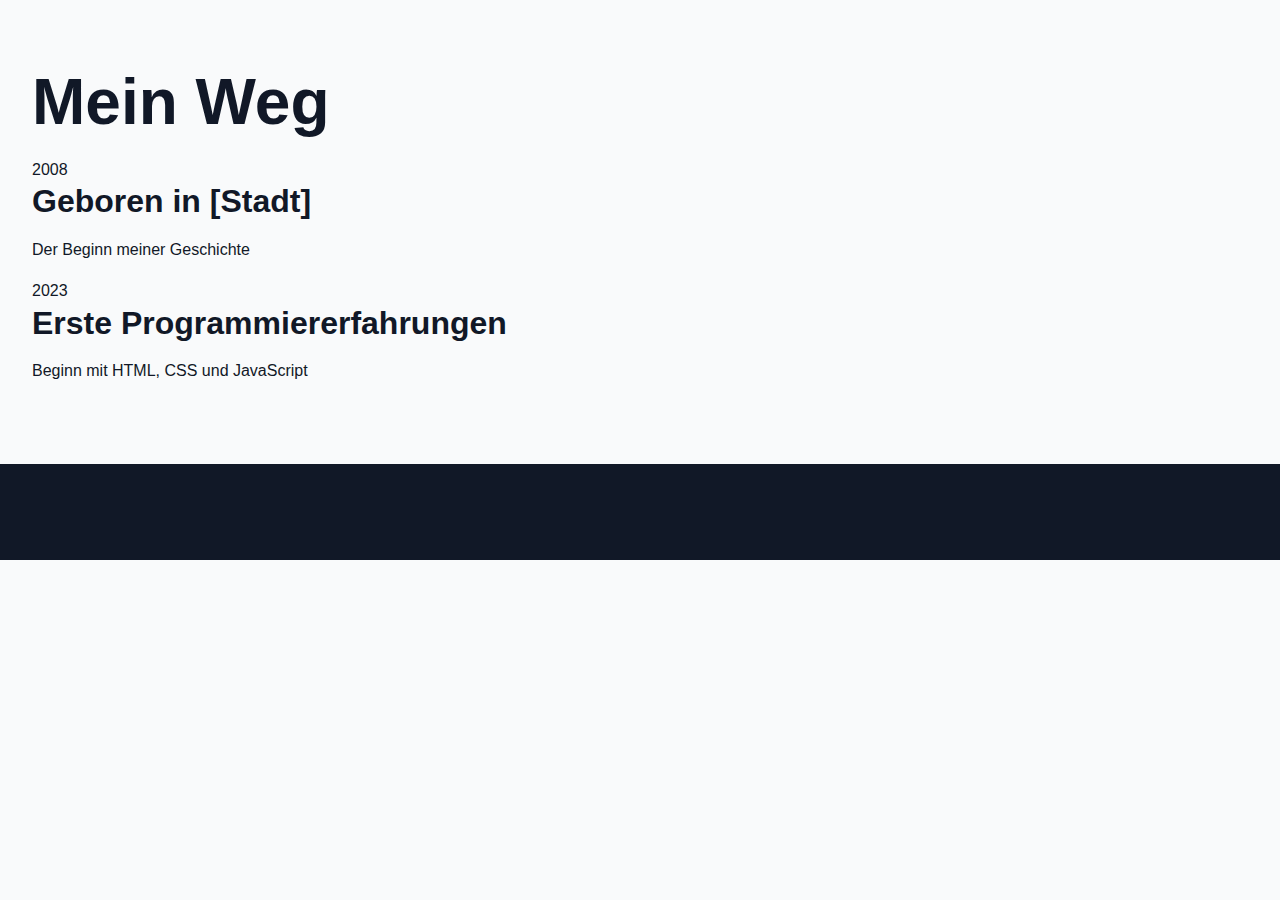
==== about.html @ 0791e778 "portfolio v0.1" ====
<!DOCTYPE html>
<html lang="de">
<head>
    <meta charset="UTF-8">
    <meta name="viewport" content="width=device-width, initial-scale=1.0">
    <title>Über mich | Leon Lin</title>
    <link rel="stylesheet" href="styles.css">
    <link rel="stylesheet" href="css/about.css">
</head>
<body>
    <header>
        <!-- Same header as index.html -->
    </header>

    <main class="about-page">
        <section class="bio">
            <h1>Mein Weg</h1>
            <div class="timeline">
                <div class="timeline-item">
                    <div class="date">2008</div>
                    <div class="content">
                        <h3>Geboren in [Stadt]</h3>
                        <p>Der Beginn meiner Geschichte</p>
                    </div>
                </div>
                <div class="timeline-item">
                    <div class="date">2023</div>
                    <div class="content">
                        <h3>Erste Programmiererfahrungen</h3>
                        <p>Beginn mit HTML, CSS und JavaScript</p>
                    </div>
                </div>
                <!-- Füge weitere Timeline-Einträge hinzu -->
            </div>
        </section>
    </main>

    <footer>
        <!-- Same footer as index.html -->
    </footer>
</body>
</html>
---- styles.css ----
/* ======== GRUNDLEGENDE VARIABLEN ======== */
:root {
    /* Primäre Farbpalette - Ändere diese Werte für ein anderes Farbschema */
    --primary-color: #3a86ff;
    --primary-light: #61a0ff;
    --primary-dark: #2970e6;
    
    /* Sekundäre Farbpalette */
    --secondary-color: #ff006e;
    --secondary-light: #ff4d96;
    --secondary-dark: #cc0058;
    
    /* Neutrale Farben */
    --background: #f9fafb;
    --foreground: #111827;
    --surface: #ffffff;
    --muted: #6b7280;
    --muted-light: #e5e7eb;
    
    /* Typografie */
    --font-heading: 'Space Grotesk', sans-serif;
    --font-body: 'Poppins', sans-serif;
    
    /* Abstände */
    --space-xs: 0.25rem;
    --space-sm: 0.5rem;
    --space-md: 1rem;
    --space-lg: 2rem;
    --space-xl: 4rem;
    
    /* Übergänge */
    --transition-fast: 0.2s ease;
    --transition-normal: 0.3s ease;
    --transition-slow: 0.5s ease;
    
    /* Border Radius */
    --radius-sm: 0.25rem;
    --radius-md: 0.5rem;
    --radius-lg: 1rem;
    --radius-full: 9999px;
}

/* ======== RESET & GRUNDLAGEN ======== */
*, *::before, *::after {
    box-sizing: border-box;
    margin: 0;
    padding: 0;
}

html {
    scroll-behavior: smooth;
    font-size: 16px;
}

body {
    font-family: var(--font-body);
    color: var(--foreground);
    background-color: var(--background);
    line-height: 1.6;
    overflow-x: hidden;
}

h1, h2, h3, h4, h5, h6 {
    font-family: var(--font-heading);
    font-weight: 700;
    line-height: 1.2;
    margin-bottom: var(--space-md);
}

h1 {
    font-size: clamp(2.5rem, 5vw, 4rem);
}

h2 {
    font-size: clamp(2rem, 4vw, 3rem);
}

h3 {
    font-size: clamp(1.5rem, 3vw, 2rem);
}

p {
    margin-bottom: var(--space-md);
}

a {
    color: inherit;
    text-decoration: none;
    transition: color var(--transition-fast);
}

img {
    max-width: 100%;
    height: auto;
    display: block;
}

button {
    cursor: pointer;
    font-family: var(--font-body);
    background: none;
    border: none;
}

ul {
    list-style: none;
}

/* ======== LAYOUT & CONTAINER ======== */
section {
    padding: var(--space-xl) var(--space-lg);
    position: relative;
}

.section-header {
    text-align: center;
    margin-bottom: var(--space-xl);
}

.section-label {
    text-transform: uppercase;
    letter-spacing: 3px;
    font-size: 0.85rem;
    color: var(--primary-color);
    font-weight: 500;
    display: block;
    margin-bottom: var(--space-sm);
}

.highlight {
    color: var(--primary-color);
}

/* ======== NAVIGATION ======== */
header {
    position: fixed;
    top: 0;
    left: 0;
    right: 0;
    z-index: 100;
    padding: var(--space-md) var(--space-lg);
    background-color: transparent;
    transition: background-color var(--transition-normal), padding var(--transition-normal);
}

header.scrolled {
    background-color: var(--surface);
    box-shadow: 0 4px 20px rgba(0, 0, 0, 0.05);
    padding: var(--space-sm) var(--space-lg);
}

.navbar {
    display: flex;
    justify-content: space-between;
    align-items: center;
}

.logo a {
    font-family: var(--font-heading);
    font-size: 1.8rem;
    font-weight: 700;
    letter-spacing: -1px;
}

.nav-links {
    display: flex;
    gap: var(--space-lg);
}

.nav-item {
    position: relative;
    font-weight: 500;
}

.nav-item::after {
    content: '';
    position: absolute;
    left: 0;
    bottom: -5px;
    width: 0;
    height: 2px;
    background-color: var(--primary-color);
    transition: width var(--transition-normal);
}

.nav-item:hover::after {
    width: 100%;
}

.menu-toggle {
    display: none;
    flex-direction: column;
    cursor: pointer;
    gap: 6px;
}

.bar {
    width: 28px;
    height: 2px;
    background-color: var(--foreground);
    transition: var(--transition-fast);
}

/* ======== BUTTONS ======== */
.btn {
    display: inline-block;
    padding: 0.75rem 1.5rem;
    border-radius: var(--radius-md);
    font-weight: 500;
    text-align: center;
    transition: all var(--transition-fast);
    position: relative;
    overflow: hidden;
    cursor: pointer;
    z-index: 1;
}

.primary-btn {
    background-color: var(--primary-color);
    color: white;
}

.primary-btn::before {
    content: '';
    position: absolute;
    top: 0;
    left: -100%;
    width: 100%;
    height: 100%;
    background: linear-gradient(90deg, transparent, rgba(255, 255, 255, 0.2), transparent);
    transition: left 0.5s;
    z-index: -1;
}

.primary-btn:hover {
    background-color: var(--primary-dark);
    transform: translateY(-3px);
    box-shadow: 0 6px 15px rgba(58, 134, 255, 0.25);
}

.primary-btn:hover::before {
    left: 100%;
}

.secondary-btn {
    background-color: transparent;
    color: var(--foreground);
    border: 2px solid var(--primary-color);
    box-shadow: inset 0 0 0 0 var(--primary-color);
}

.secondary-btn:hover {
    box-shadow: inset 0 0 0 300px var(--primary-color);
    color: white;
    transform: translateY(-3px);
}

/* ======== HERO SECTION ======== */
.hero {
    min-height: 100vh;
    display: flex;
    align-items: center;
    justify-content: space-between;
    padding-top: 6rem;
    overflow: hidden;
    position: relative;
}

.hero-content {
    max-width: 600px;
    z-index: 1;
}

.animate-text .line {
    display: block;
    overflow: hidden;
    animation: reveal 1.5s cubic-bezier(0.77, 0, 0.175, 1);
}

@keyframes reveal {
    0% {
        transform: translateY(100%);
        opacity: 0;
    }
    100% {
        transform: translateY(0);
        opacity: 1;
    }
}

.subtitle {
    font-size: 1.2rem;
    margin-bottom: var(--space-lg);
    color: var(--muted);
}

.hero-cta {
    display: flex;
    gap: var(--space-md);
    margin-top: var(--space-lg);
}

.hero-image {
    position: relative;
    z-index: 0;
}

.profile-image {
    border-radius: var(--radius-lg);
    z-index: 2;
    position: relative;
    box-shadow: 0 25px 50px -12px rgba(0, 0, 0, 0.1);
    animation: float 6s ease-in-out infinite;
}

.blob-bg {
    position: absolute;
    top: -100px;
    right: -100px;
    width: 600px;
    height: 600px;
    background: radial-gradient(circle at center, var(--primary-light) 0%, transparent 70%);
    opacity: 0.5;
    filter: blur(40px);
    animation: pulse 10s ease infinite;
    z-index: -1;
}

@keyframes float {
    0% {
        transform: translateY(0px);
    }
    50% {
        transform: translateY(-20px);
    }
    100% {
        transform: translateY(0px);
    }
}

@keyframes pulse {
    0%, 100% {
        transform: scale(1);
        opacity: 0.5;
    }
    50% {
        transform: scale(1.05);
        opacity: 0.7;
    }
}

/* ======== ABOUT SECTION ======== */
.about {
    background-color: var(--surface);
    position: relative;
}

.about-content {
    display: flex;
    justify-content: space-between;
    gap: var(--space-xl);
}

.about-text {
    max-width: 800px;
    margin: 0 auto;
}

.stats {
    display: flex;
    gap: var(--space-lg);
    margin-top: var(--space-xl);
    justify-content: center;
    flex-wrap: wrap;
}

.stat-item {
    text-align: center;
    flex: 1;
    min-width: 140px;
}

.stat-number {
    display: block;
    font-family: var(--font-heading);
    font-size: 3rem;
    font-weight: 700;
    color: var(--primary-color);
    margin-bottom: var(--space-xs);
    line-height: 1;
}

.stat-label {
    color: var(--muted);
    font-size: 0.9rem;
}

/* ======== SKILLS SECTION ======== */
.skills {
    background-color: var(--background);
}

.skills-content {
    display: grid;
    grid-template-columns: repeat(auto-fit, minmax(300px, 1fr));
    gap: var(--space-xl);
}

.skill-category h3 {
    margin-bottom: var(--space-lg);
    position: relative;
    display: inline-block;
}

.skill-category h3::after {
    content: '';
    position: absolute;
    bottom: -5px;
    left: 0;
    width: 40px;
    height: 3px;
    background-color: var(--primary-color);
}

.skill-items {
    display: flex;
    flex-direction: column;
    gap: var(--space-md);
}

.skill-item {
    width: 100%;
}

.skill-info {
    display: flex;
    justify-content: space-between;
    margin-bottom: var(--space-xs);
    font-weight: 500;
}

.skill-bar {
    height: 8px;
    background-color: var(--muted-light);
    border-radius: var(--radius-full);
    overflow: hidden;
}

.skill-progress {
    height: 100%;
    background-color: var(--primary-color);
    border-radius: var(--radius-full);
    transition: width 1.5s ease;
}

.tool-items {
    display: flex;
    flex-wrap: wrap;
    gap: var(--space-sm);
}

.tool-item {
    background-color: var(--surface);
    padding: var(--space-sm) var(--space-md);
    border-radius: var(--radius-md);
    font-size: 0.9rem;
    font-weight: 500;
    box-shadow: 0 2px 10px rgba(0, 0, 0, 0.05);
    transition: all var(--transition-fast);
}

.tool-item:hover {
    transform: translateY(-3px);
    box-shadow: 0 5px 15px rgba(0, 0, 0, 0.08);
    color: var(--primary-color);
}

/* ======== PROJECTS SECTION ======== */
.projects {
    background-color: var(--surface);
}

.filter-controls {
    display: flex;
    justify-content: center;
    gap: var(--space-md);
    margin-bottom: var(--space-xl);
    flex-wrap: wrap;
}

.filter-btn {
    padding: var(--space-sm) var(--space-lg);
    font-weight: 500;
    border-radius: var(--radius-full);
    transition: all var(--transition-fast);
    color: var(--muted);
}

.filter-btn:hover, .filter-btn.active {
    background-color: var(--primary-color);
    color: white;
}

.projects-grid {
    display: grid;
    grid-template-columns: repeat(auto-fill, minmax(300px, 1fr));
    gap: var(--space-lg);
}

.project-card {
    background-color: var(--surface);
    border-radius: var(--radius-lg);
    overflow: hidden;
    box-shadow: 0 10px 30px rgba(0, 0, 0, 0.05);
    transition: all var(--transition-normal);
    animation: scaleIn 0.5s ease forwards;
    opacity: 0;
    animation-delay: calc(var(--card-index) * 0.1s);
}

.project-card:hover {
    transform: translateY(-10px);
    box-shadow: 0 15px 40px rgba(0, 0, 0, 0.1);
}

.project-image {
    position: relative;
    overflow: hidden;
    aspect-ratio: 16/9;
    border-radius: var(--radius-lg) var(--radius-lg) 0 0;
}

.project-image img {
    width: 100%;
    height: 100%;
    object-fit: cover;
    transition: transform 0.5s ease;
}

.project-card:hover .project-image img {
    transform: scale(1.1);
}

.project-overlay {
    position: absolute;
    top: 0;
    left: 0;
    right: 0;
    bottom: 0;
    background: linear-gradient(to top, rgba(0,0,0,0.8), transparent);
    display: flex;
    align-items: center;
    justify-content: center;
    opacity: 0;
    transform: translateY(20px);
    transition: all 0.3s ease;
}

.project-card:hover .project-overlay {
    opacity: 1;
    transform: translateY(0);
}

.project-link {
    padding: var(--space-sm) var(--space-lg);
    background-color: var(--primary-color);
    color: white;
    border-radius: var(--radius-full);
    font-weight: 500;
    transform: translateY(20px);
    transition: transform var(--transition-normal);
}

.project-card:hover .project-link {
    transform: translateY(0);
}

.project-info {
    padding: var(--space-lg);
}

.project-info h3 {
    margin-bottom: var(--space-sm);
}

.project-tags {
    display: flex;
    flex-wrap: wrap;
    gap: var(--space-xs);
    margin-top: var(--space-md);
}

.project-tags span {
    background-color: var(--muted-light);
    color: var(--muted);
    padding: var(--space-xs) var(--space-sm);
    border-radius: var(--radius-full);
    font-size: 0.8rem;
    font-weight: 500;
}

/* ======== TESTIMONIALS SECTION ======== */
.testimonials {
    background-color: var(--background);
    position: relative;
    overflow: hidden;
}

.testimonials::before {
    content: '';
    position: absolute;
    top: -200px;
    left: -200px;
    width: 400px;
    height: 400px;
    background: radial-gradient(circle at center, var(--primary-light) 0%, transparent 70%);
    opacity: 0.3;
    filter: blur(70px);
    z-index: 0;
}

.testimonials-slider {
    position: relative;
    max-width: 1000px;
    margin: 0 auto;
}

.testimonial-container {
    display: flex;
    overflow: hidden;
    margin-bottom: var(--space-lg);
}

.testimonial-card {
    flex: 0 0 100%;
    background-color: var(--surface);
    border-radius: var(--radius-lg);
    padding: var(--space-xl);
    box-shadow: 0 10px 30px rgba(0, 0, 0, 0.05);
    transition: transform var(--transition-normal);
}

.testimonial-quote {
    font-size: 1.1rem;
    font-style: italic;
    margin-bottom: var(--space-lg);
    position: relative;
}

.testimonial-quote::before {
    content: '"';
    font-family: serif;
    font-size: 4rem;
    color: var(--primary-light);
    opacity: 0.2;
    position: absolute;
    top: -20px;
    left: -20px;
}

.testimonial-author {
    display: flex;
    align-items: center;
    gap: var(--space-md);
}

.testimonial-avatar {
    width: 60px;
    height: 60px;
    border-radius: 50%;
    overflow: hidden;
}

.testimonial-avatar img {
    width: 100%;
    height: 100%;
    object-fit: cover;
}

.testimonial-info h4 {
    margin-bottom: 0;
    font-size: 1.1rem;
}

.testimonial-info p {
    color: var(--muted);
    font-size: 0.9rem;
    margin-bottom: 0;
}

.slider-controls {
    display: flex;
    justify-content: center;
    align-items: center;
    gap: var(--space-lg);
}

.slider-btn {
    width: 40px;
    height: 40px;
    border-radius: 50%;
    display: flex;
    align-items: center;
    justify-content: center;
    background-color: var(--surface);
    color: var(--foreground);
    box-shadow: 0 4px 10px rgba(0, 0, 0, 0.05);
    transition: all var(--transition-fast);
}

.slider-btn:hover {
    background-color: var(--primary-color);
    color: white;
    transform: translateY(-2px);
    box-shadow: 0 6px 15px rgba(58, 134, 255, 0.25);
}

.slider-dots {
    display: flex;
    gap: var(--space-sm);
}

.dot {
    width: 10px;
    height: 10px;
    border-radius: 50%;
    background-color: var(--muted-light);
    cursor: pointer;
    transition: all var(--transition-fast);
}

.dot.active {
    background-color: var(--primary-color);
    transform: scale(1.3);
}

/* ======== CONTACT SECTION ======== */
.contact {
    background-color: var(--surface);
}

.contact-content {
    display: grid;
    grid-template-columns: repeat(auto-fit, minmax(300px, 1fr));
    gap: var(--space-xl);
}

.contact-method {
    display: flex;
    align-items: center;
    gap: var(--space-md);
    margin-bottom: var(--space-lg);
}

.contact-icon {
    width: 50px;
    height: 50px;
    display: flex;
    align-items: center;
    justify-content: center;
    border-radius: 50%;
    background-color: var(--primary-light);
    color: white;
    font-size: 1.2rem;
}

.contact-details h3 {
    margin-bottom: var(--space-xs);
    font-size: 1.1rem;
}

.contact-details p, .contact-details a {
    color: var(--muted);
    margin-bottom: 0;
    transition: color var(--transition-fast);
}

.contact-details a:hover {
    color: var(--primary-color);
}

.social-links {
    display: flex;
    gap: var(--space-md);
    margin-top: var(--space-xl);
}

.social-icon {
    width: 40px;
    height: 40px;
    display: flex;
    align-items: center;
    justify-content: center;
    border-radius: 50%;
    background-color: var(--muted-light);
    color: var(--muted);
    transition: all var(--transition-fast);
}

.social-icon:hover {
    background-color: var(--primary-color);
    color: white;
    transform: translateY(-3px);
}

.contact-form {
    background-color: var(--background);
    padding: var(--space-xl);
    border-radius: var(--radius-lg);
    box-shadow: 0 10px 30px rgba(0, 0, 0, 0.05);
}

.form-group {
    margin-bottom: var(--space-lg);
}

.form-group label {
    display: block;
    margin-bottom: var(--space-xs);
    font-weight: 500;
}

.form-group input,
.form-group textarea {
    width: 100%;
    padding: var(--space-md);
    border: 1px solid var(--muted-light);
    border-radius: var(--radius-md);
    font-family: var(--font-body);
    font-size: 1rem;
    transition: border-color var(--transition-fast);
}

.form-group input:focus,
.form-group textarea:focus {
    outline: none;
    border-color: var(--primary-color);
}

/* ======== FOOTER ======== */
footer {
    background-color: var(--foreground);
    color: white;
    padding: var(--space-xl) var(--space-lg) var(--space-lg);
}

.footer-content {
    display: flex;
    justify-content: space-between;
    align-items: center;
    flex-wrap: wrap;
    gap: var(--space-lg);
    margin-bottom: var(--space-xl);
    padding-bottom: var(--space-lg);
    border-bottom: 1px solid rgba(255, 255, 255, 0.1);
}

.footer-logo {
    font-family: var(--font-heading);
    font-size: 1.8rem;
    font-weight: 700;
    letter-spacing: -1px;
}

.footer-links {
    display: flex;
    gap: var(--space-lg);
}

.footer-links a {
    transition: color var(--transition-fast);
}

.footer-links a:hover {
    color: var(--primary-color);
}

.footer-social {
    display: flex;
    gap: var(--space-md);
}

.footer-bottom {
    display: flex;
    justify-content: space-between;
    flex-wrap: wrap;
    gap: var(--space-md);
    color: var(--muted);
    font-size: 0.9rem;
}

.last-update {
    font-style: italic;
}

/* ======== RESPONSIVE DESIGN ======== */
@media (max-width: 1024px) {
    .hero {
        flex-direction: column;
        text-align: center;
        gap: var(--space-xl);
    }
    
    .hero-content {
        max-width: 800px;
    }
    
    .hero-cta {
        justify-content: center;
    }
    
    .blob-bg {
        right: 0;
        left: 0;
        margin: auto;
    }
}

@media (max-width: 768px) {
    section {
        padding: var(--space-lg) var(--space-md);
    }
    
    .menu-toggle {
        display: flex;
    }
    
    .nav-links {
        position: fixed;
        top: 70px;
        left: 0;
        right: 0;
        background-color: var(--surface);
        padding: var(--space-lg);
        box-shadow: 0 10px 30px rgba(0, 0, 0, 0.1);
        flex-direction: column;
        gap: var(--space-md);
        transform: translateY(-150%);
        transition: transform var(--transition-normal);
        z-index: 90;
    }
    
    .nav-links.active {
        transform: translateY(0);
    }
    
    .about-content {
        flex-direction: column;
    }
    
    .stats {
        gap: var(--space-md);
    }
    
    .contact-content {
        grid-template-columns: 1fr;
    }
    
    .footer-content {
        flex-direction: column;
        text-align: center;
        gap: var(--space-md);
    }
    
    .footer-links, .footer-social {
        justify-content: center;
    }
    
    .footer-bottom {
        flex-direction: column;
        text-align: center;
        gap: var(--space-xs);
    }
}

@media (max-width: 480px) {
    html {
        font-size: 14px;
    }
    
    .hero-cta {
        flex-direction: column;
        gap: var(--space-md);
    }
    
    .hero-cta .btn {
        width: 100%;
    }
    
    .filter-controls {
        flex-direction: column;
        gap: var(--space-xs);
    }
    
    .filter-btn {
        width: 100%;
        text-align: center;
    }
    
    .stats {
        flex-direction: column;
        gap: var(--space-lg);
    }
}

/* ======== ANIMATIONS ======== */
@keyframes fadeIn {
    from {
        opacity: 0;
        transform: translateY(20px);
    }
    to {
        opacity: 1;
        transform: translateY(0);
    }
}

.fadeIn {
    animation: fadeIn 1s ease forwards;
}

/* Animation delay classes for staggered animations */
.delay-1 {
    animation-delay: 0.2s;
}

.delay-2 {
    animation-delay: 0.4s;
}

.delay-3 {
    animation-delay: 0.6s;
}

.delay-4 {
    animation-delay: 0.8s;
}

@keyframes slideUp {
    from {
        opacity: 0;
        transform: translateY(30px);
    }
    to {
        opacity: 1;
        transform: translateY(0);
    }
}

@keyframes scaleIn {
    from {
        opacity: 0;
        transform: scale(0.9);
    }
    to {
        opacity: 1;
        transform: scale(1);
    }
}

/* ======== THEME COLORS ======== */
/* Diese Klassen können auf den body angewendet werden, um das Farbschema zu ändern */
body.theme-blue {
    --primary-color: #3a86ff;
    --primary-light: #61a0ff;
    --primary-dark: #2970e6;
}

body.theme-purple {
    --primary-color: #8338ec;
    --primary-light: #9d63f5;
    --primary-dark: #6b2bc9;
}

body.theme-pink {
    --primary-color: #ff006e;
    --primary-light: #ff4d96;
    --primary-dark: #cc0058;
}

body.theme-green {
    --primary-color: #38b000;
    --primary-light: #4dd400;
    --primary-dark: #2c8c00;
}

body.theme-dark {
    --background: #121212;
    --foreground: #e5e5e5;
    --surface: #1e1e1e;
    --muted: #a0a0a0;
    --muted-light: #333333;
}
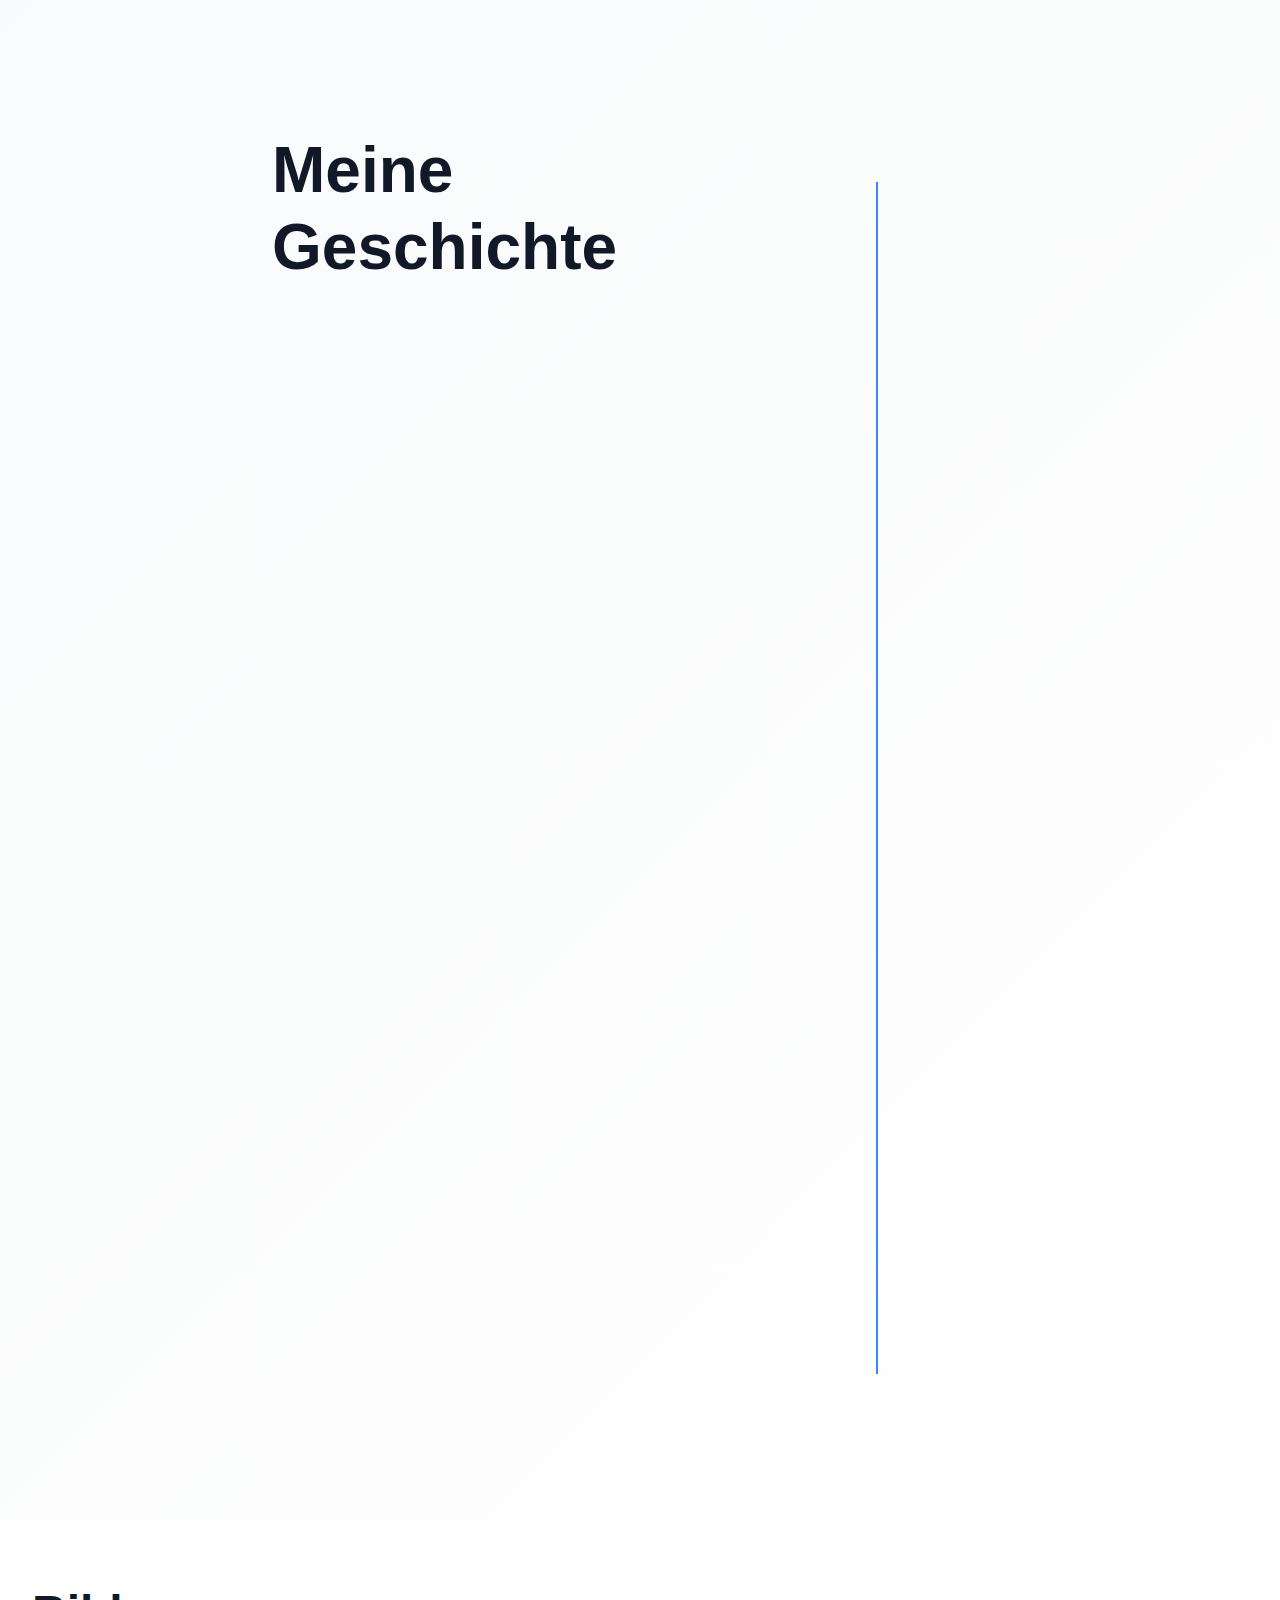
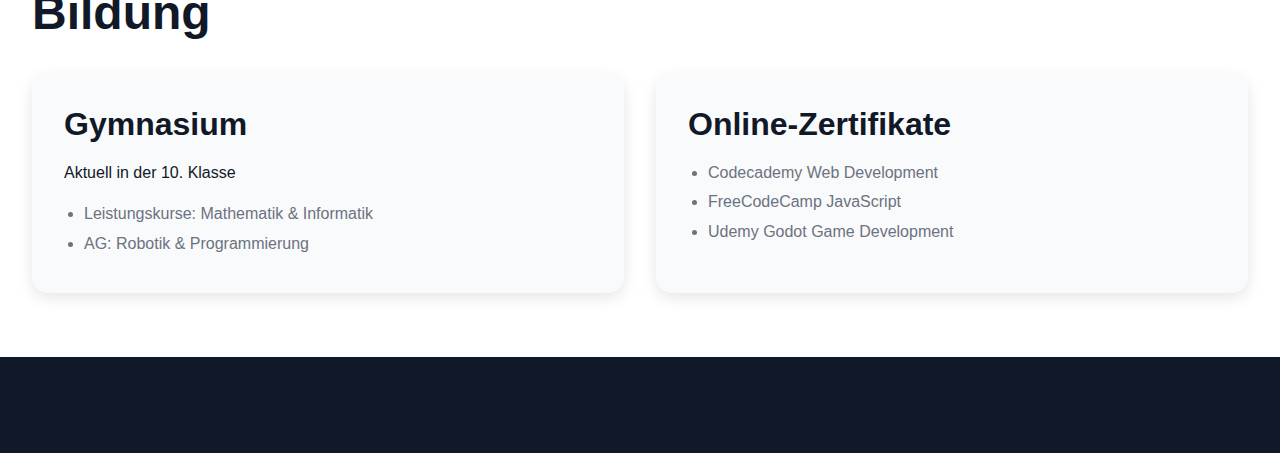
==== commit a4c35dfb: "portfolio v0.2" ====
--- a/about.html
+++ b/about.html
@@ -9,28 +9,69 @@
 </head>
 <body>
     <header>
-        <!-- Same header as index.html -->
+        <!-- Same navigation as index.html -->
     </header>
 
-    <main class="about-page">
-        <section class="bio">
-            <h1>Mein Weg</h1>
-            <div class="timeline">
-                <div class="timeline-item">
-                    <div class="date">2008</div>
-                    <div class="content">
-                        <h3>Geboren in [Stadt]</h3>
-                        <p>Der Beginn meiner Geschichte</p>
+    <main>
+        <section class="about-hero">
+            <div class="about-content">
+                <h1>Meine Geschichte</h1>
+                <div class="timeline">
+                    <div class="timeline-item">
+                        <div class="date">2008</div>
+                        <div class="content">
+                            <h3>Geboren in Berlin</h3>
+                            <p>Der Start meiner Reise</p>
+                        </div>
+                    </div>
+                    
+                    <div class="timeline-item">
+                        <div class="date">2020</div>
+                        <div class="content">
+                            <h3>Erste Schritte im Coding</h3>
+                            <p>Beginn mit HTML & CSS durch Online-Kurse</p>
+                        </div>
+                    </div>
+                    
+                    <div class="timeline-item">
+                        <div class="date">2021</div>
+                        <div class="content">
+                            <h3>Game Development</h3>
+                            <p>Start mit Godot Engine und Pixelart</p>
+                        </div>
+                    </div>
+                    
+                    <div class="timeline-item">
+                        <div class="date">2023</div>
+                        <div class="content">
+                            <h3>KI & Web Development</h3>
+                            <p>Entwicklung von Lenos.ai und weiteren Projekten</p>
+                        </div>
                     </div>
                 </div>
-                <div class="timeline-item">
-                    <div class="date">2023</div>
-                    <div class="content">
-                        <h3>Erste Programmiererfahrungen</h3>
-                        <p>Beginn mit HTML, CSS und JavaScript</p>
-                    </div>
+            </div>
+        </section>
+
+        <section class="education">
+            <h2>Bildung</h2>
+            <div class="education-grid">
+                <div class="education-item">
+                    <h3>Gymnasium</h3>
+                    <p>Aktuell in der 10. Klasse</p>
+                    <ul>
+                        <li>Leistungskurse: Mathematik & Informatik</li>
+                        <li>AG: Robotik & Programmierung</li>
+                    </ul>
                 </div>
-                <!-- Füge weitere Timeline-Einträge hinzu -->
+                
+                <div class="education-item">
+                    <h3>Online-Zertifikate</h3>
+                    <ul>
+                        <li>Codecademy Web Development</li>
+                        <li>FreeCodeCamp JavaScript</li>
+                        <li>Udemy Godot Game Development</li>
+                    </ul>
+                </div>
             </div>
         </section>
     </main>
--- a/css/about.css
+++ b/css/about.css
@@ -0,0 +1,100 @@
+.about-hero {
+    min-height: 100vh;
+    padding-top: 100px;
+    background: linear-gradient(135deg, var(--background) 0%, var(--surface) 100%);
+}
+
+.about-content {
+    max-width: 800px;
+    margin: 0 auto;
+    padding: var(--space-lg);
+}
+
+.timeline {
+    position: relative;
+    margin: 50px 0;
+}
+
+.timeline::before {
+    content: '';
+    position: absolute;
+    left: 50%;
+    width: 2px;
+    height: 100%;
+    background: var(--primary-color);
+    transform: translateX(-50%);
+}
+
+.timeline-item {
+    display: flex;
+    justify-content: space-between;
+    margin-bottom: 50px;
+    opacity: 0;
+    transform: translateY(20px);
+    animation: fadeInUp 0.5s ease forwards;
+    animation-delay: calc(var(--item-index) * 0.2s);
+}
+
+.timeline-item:nth-child(even) {
+    flex-direction: row-reverse;
+}
+
+.date {
+    min-width: 150px;
+    padding: 10px 20px;
+    background: var(--primary-color);
+    color: white;
+    border-radius: var(--radius-md);
+    text-align: center;
+    font-weight: bold;
+}
+
+.content {
+    width: 45%;
+    padding: 20px;
+    background: var(--surface);
+    border-radius: var(--radius-lg);
+    box-shadow: 0 5px 15px rgba(0,0,0,0.1);
+}
+
+.education {
+    padding: var(--space-xl) var(--space-lg);
+    background: var(--surface);
+}
+
+.education-grid {
+    display: grid;
+    grid-template-columns: repeat(auto-fit, minmax(300px, 1fr));
+    gap: var(--space-lg);
+    margin-top: var(--space-lg);
+}
+
+.education-item {
+    padding: var(--space-lg);
+    background: var(--background);
+    border-radius: var(--radius-lg);
+    box-shadow: 0 5px 15px rgba(0,0,0,0.1);
+    transition: transform var(--transition-normal);
+}
+
+.education-item:hover {
+    transform: translateY(-5px);
+}
+
+.education-item ul {
+    margin-top: var(--space-md);
+    list-style: disc;
+    padding-left: 20px;
+}
+
+.education-item li {
+    margin-bottom: var(--space-xs);
+    color: var(--muted);
+}
+
+@keyframes fadeInUp {
+    to {
+        opacity: 1;
+        transform: translateY(0);
+    }
+}
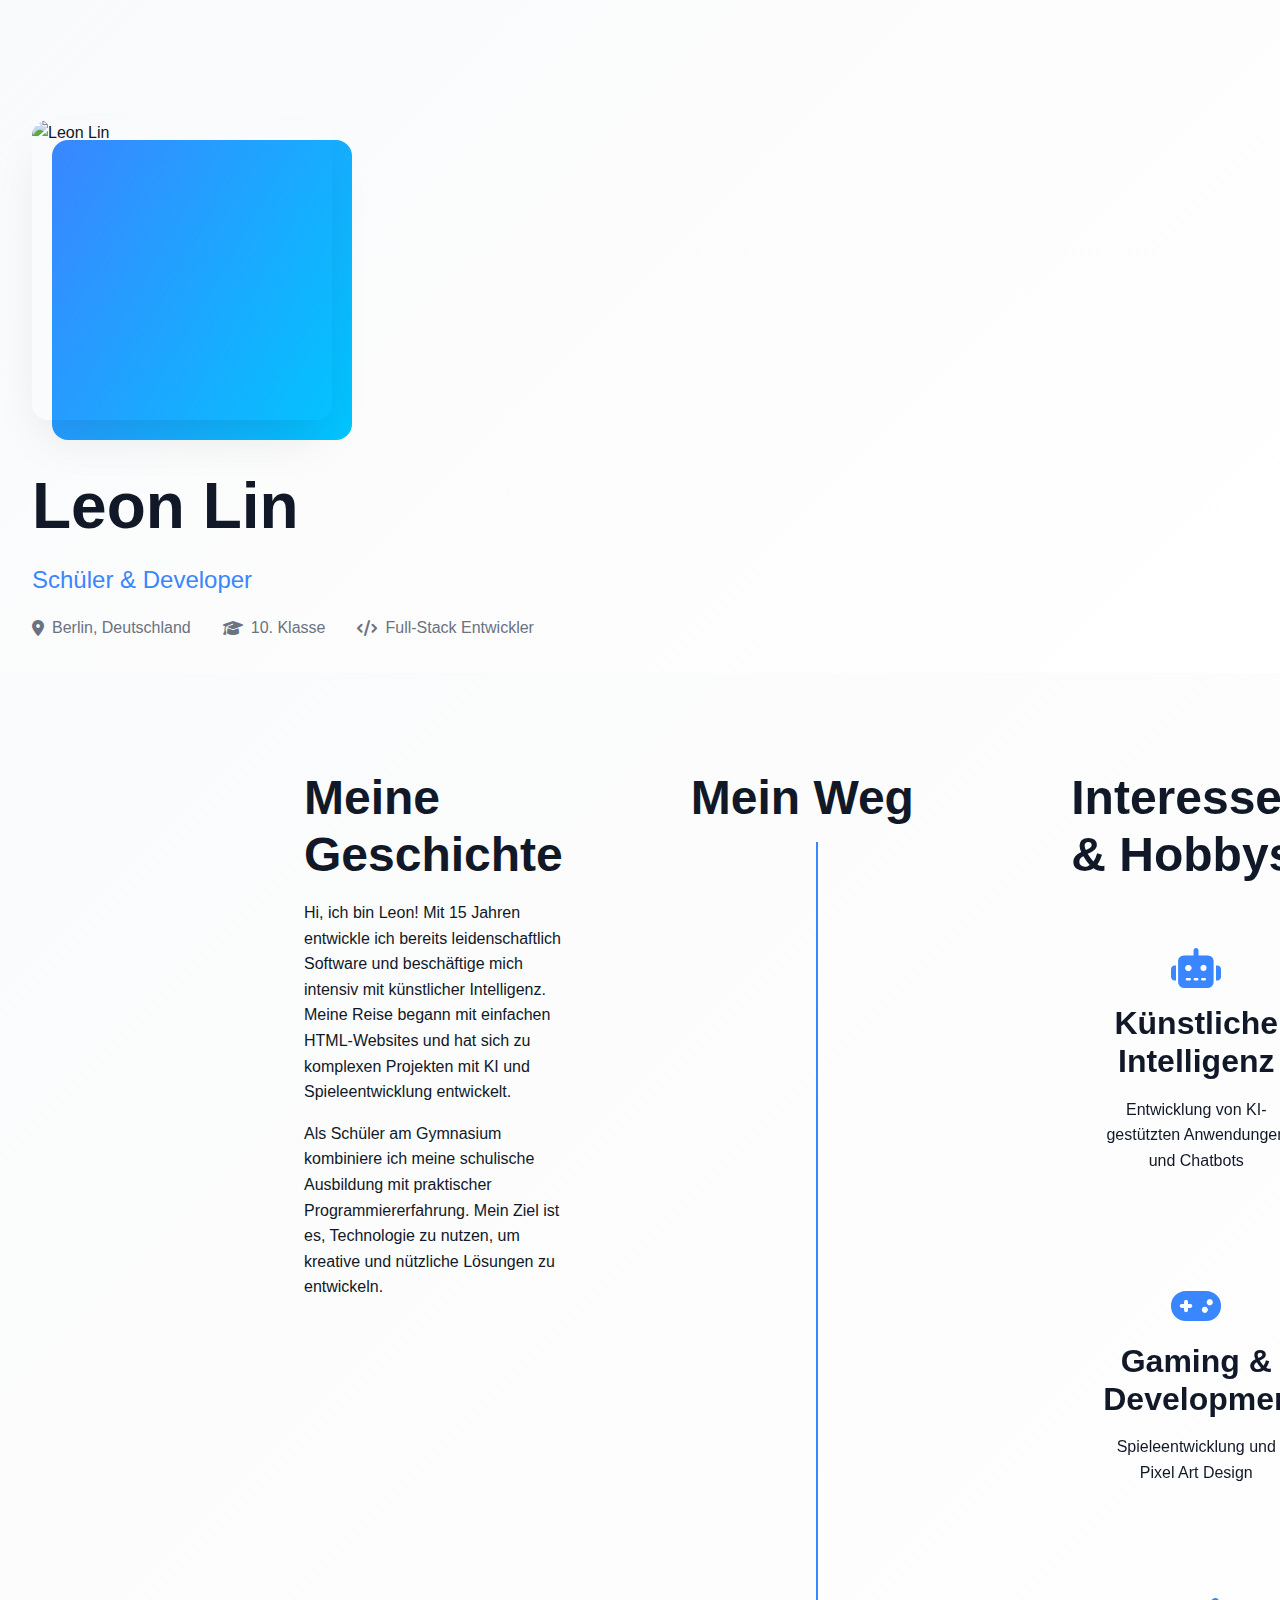
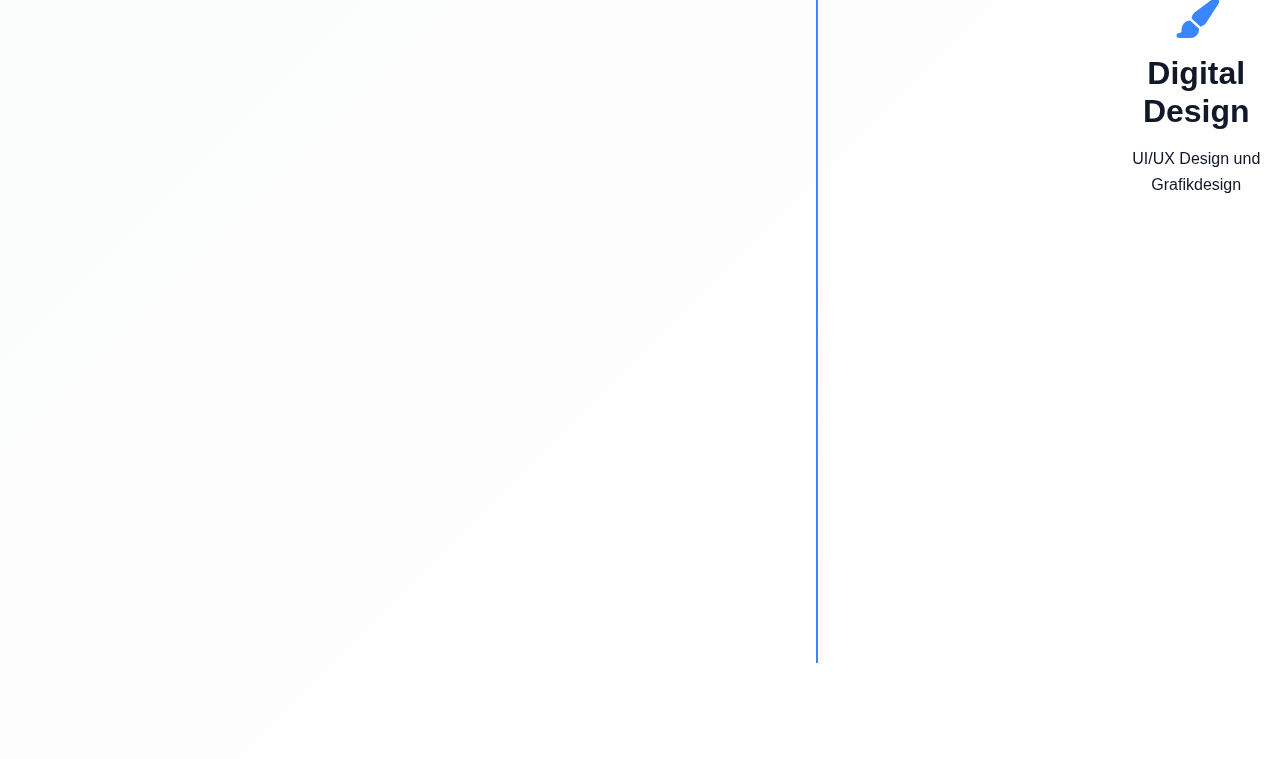
==== commit d6f36e33: "portfolio v0.4" ====
--- a/about.html
+++ b/about.html
@@ -3,81 +3,150 @@
 <head>
     <meta charset="UTF-8">
     <meta name="viewport" content="width=device-width, initial-scale=1.0">
-    <title>Über mich | Leon Lin</title>
+    <title>Über Mich | Leon Lin</title>
     <link rel="stylesheet" href="styles.css">
     <link rel="stylesheet" href="css/about.css">
+    <link rel="stylesheet" href="https://cdnjs.cloudflare.com/ajax/libs/font-awesome/6.4.0/css/all.min.css">
 </head>
-<body>
-    <header>
-        <!-- Same navigation as index.html -->
+<body class="about-page">
+    <nav class="floating-nav glass-effect">
+        <a href="index.html" class="nav-btn">
+            <i class="fas fa-arrow-left"></i>
+            <span>Zurück</span>
+        </a>
+    </nav>
+
+    <header class="about-hero">
+        <div class="hero-content glass-container">
+            <div class="profile-section">
+                <div class="profile-image-container">
+                    <img src="https://via.placeholder.com/400x400" alt="Leon Lin" class="profile-image">
+                    <div class="profile-bg"></div>
+                </div>
+                <div class="profile-info">
+                    <h1>Leon Lin</h1>
+                    <p class="tagline">Schüler & Developer</p>
+                    <div class="quick-info">
+                        <span><i class="fas fa-map-marker-alt"></i> Berlin, Deutschland</span>
+                        <span><i class="fas fa-graduation-cap"></i> 10. Klasse</span>
+                        <span><i class="fas fa-code"></i> Full-Stack Entwickler</span>
+                    </div>
+                </div>
+            </div>
+        </div>
     </header>
 
-    <main>
-        <section class="about-hero">
-            <div class="about-content">
-                <h1>Meine Geschichte</h1>
-                <div class="timeline">
-                    <div class="timeline-item">
-                        <div class="date">2008</div>
-                        <div class="content">
-                            <h3>Geboren in Berlin</h3>
-                            <p>Der Start meiner Reise</p>
-                        </div>
+    <main class="about-content">
+        <section class="bio-section glass-container">
+            <h2>Meine Geschichte</h2>
+            <div class="bio-text">
+                <p>Hi, ich bin Leon! Mit 15 Jahren entwickle ich bereits leidenschaftlich Software und beschäftige mich intensiv mit künstlicher Intelligenz. Meine Reise begann mit einfachen HTML-Websites und hat sich zu komplexen Projekten mit KI und Spieleentwicklung entwickelt.</p>
+                <p>Als Schüler am Gymnasium kombiniere ich meine schulische Ausbildung mit praktischer Programmiererfahrung. Mein Ziel ist es, Technologie zu nutzen, um kreative und nützliche Lösungen zu entwickeln.</p>
+            </div>
+        </section>
+
+        <section class="journey-section">
+            <h2>Mein Weg</h2>
+            <div class="timeline">
+                <div class="timeline-item" data-year="2008">
+                    <div class="timeline-content glass-card">
+                        <h3>Der Anfang</h3>
+                        <p>Geboren in Berlin</p>
                     </div>
-                    
-                    <div class="timeline-item">
-                        <div class="date">2020</div>
-                        <div class="content">
-                            <h3>Erste Schritte im Coding</h3>
-                            <p>Beginn mit HTML & CSS durch Online-Kurse</p>
-                        </div>
+                </div>
+                
+                <div class="timeline-item" data-year="2020">
+                    <div class="timeline-content glass-card">
+                        <h3>Erste Schritte im Coding</h3>
+                        <p>Beginn mit HTML & CSS durch Online-Kurse auf Codecademy</p>
+                        <ul class="achievement-list">
+                            <li>Erste eigene Website</li>
+                            <li>Basics der Webentwicklung</li>
+                        </ul>
                     </div>
-                    
-                    <div class="timeline-item">
-                        <div class="date">2021</div>
-                        <div class="content">
-                            <h3>Game Development</h3>
-                            <p>Start mit Godot Engine und Pixelart</p>
-                        </div>
+                </div>
+                
+                <div class="timeline-item" data-year="2021">
+                    <div class="timeline-content glass-card">
+                        <h3>Game Development</h3>
+                        <p>Einstieg in die Spieleentwicklung mit Godot</p>
+                        <ul class="achievement-list">
+                            <li>Erstes 2D Spiel entwickelt</li>
+                            <li>Pixel Art Design gelernt</li>
+                        </ul>
                     </div>
-                    
-                    <div class="timeline-item">
-                        <div class="date">2023</div>
-                        <div class="content">
-                            <h3>KI & Web Development</h3>
-                            <p>Entwicklung von Lenos.ai und weiteren Projekten</p>
-                        </div>
+                </div>
+                
+                <div class="timeline-item" data-year="2023">
+                    <div class="timeline-content glass-card">
+                        <h3>KI & Fortgeschrittene Projekte</h3>
+                        <p>Start von Lenos.ai und weiteren KI-Projekten</p>
+                        <ul class="achievement-list">
+                            <li>Integration von KI-APIs</li>
+                            <li>Full-Stack Entwicklung</li>
+                        </ul>
                     </div>
                 </div>
             </div>
         </section>
 
-        <section class="education">
-            <h2>Bildung</h2>
-            <div class="education-grid">
-                <div class="education-item">
-                    <h3>Gymnasium</h3>
-                    <p>Aktuell in der 10. Klasse</p>
-                    <ul>
-                        <li>Leistungskurse: Mathematik & Informatik</li>
-                        <li>AG: Robotik & Programmierung</li>
-                    </ul>
+        <section class="interests-section glass-container">
+            <h2>Interessen & Hobbys</h2>
+            <div class="interests-grid">
+                <div class="interest-card">
+                    <i class="fas fa-robot"></i>
+                    <h3>Künstliche Intelligenz</h3>
+                    <p>Entwicklung von KI-gestützten Anwendungen und Chatbots</p>
                 </div>
                 
-                <div class="education-item">
-                    <h3>Online-Zertifikate</h3>
-                    <ul>
-                        <li>Codecademy Web Development</li>
-                        <li>FreeCodeCamp JavaScript</li>
-                        <li>Udemy Godot Game Development</li>
-                    </ul>
+                <div class="interest-card">
+                    <i class="fas fa-gamepad"></i>
+                    <h3>Gaming & Development</h3>
+                    <p>Spieleentwicklung und Pixel Art Design</p>
+                </div>
+                
+                <div class="interest-card">
+                    <i class="fas fa-paint-brush"></i>
+                    <h3>Digital Design</h3>
+                    <p>UI/UX Design und Grafikdesign</p>
+                </div>
+            </div>
+        </section>
+
+        <section class="education-section">
+            <h2>Bildung & Zertifikate</h2>
+            <div class="education-cards">
+                <div class="education-card glass-card">
+                    <div class="card-header">
+                        <i class="fas fa-school"></i>
+                        <h3>Gymnasium</h3>
+                    </div>
+                    <div class="card-content">
+                        <p>Aktuell: 10. Klasse</p>
+                        <ul>
+                            <li>Leistungskurse: Mathematik & Informatik</li>
+                            <li>AG: Robotik & Programmierung</li>
+                            <li>Schulprojekte: Webseitenentwicklung</li>
+                        </ul>
+                    </div>
+                </div>
+
+                <div class="education-card glass-card">
+                    <div class="card-header">
+                        <i class="fas fa-certificate"></i>
+                        <h3>Online Zertifikate</h3>
+                    </div>
+                    <div class="card-content">
+                        <ul>
+                            <li>Codecademy Web Development Track</li>
+                            <li>FreeCodeCamp JavaScript Algorithms</li>
+                            <li>Udemy Godot Game Development</li>
+                            <li>Harvard CS50x (in Bearbeitung)</li>
+                        </ul>
+                    </div>
                 </div>
             </div>
         </section>
     </main>
-
-    <footer>
-        <!-- Same footer as index.html -->
-    </footer>
 </body>
 </html>
--- a/styles.css
+++ b/styles.css
@@ -38,6 +38,27 @@
     --radius-md: 0.5rem;
     --radius-lg: 1rem;
     --radius-full: 9999px;
+
+    /* Modern Color Palette */
+    --gradient-1: linear-gradient(120deg, #3a86ff 0%, #00c6ff 100%);
+    --gradient-2: linear-gradient(120deg, #ff006e 0%, #ff4d94 100%);
+    --gradient-3: linear-gradient(120deg, #8338ec 0%, #3a86ff 100%);
+    --glass-bg: rgba(255, 255, 255, 0.1);
+    --glass-border: rgba(255, 255, 255, 0.2);
+    --blur-size: 10px;
+    --shadow-color: rgba(0, 0, 0, 0.1);
+    
+    /* Animation Timings */
+    --bounce: cubic-bezier(0.68, -0.55, 0.265, 1.55);
+
+    /* Modern Color Scheme */
+    --glass-shadow: 0 8px 32px 0 rgba(31, 38, 135, 0.37);
+    --neon-glow: 0 0 20px rgba(58, 134, 255, 0.5);
+    
+    /* Gradients */
+    --gradient-blue: linear-gradient(135deg, #3a86ff 0%, #00c6ff 100%);
+    --gradient-purple: linear-gradient(135deg, #8338ec 0%, #3a86ff 100%);
+    --gradient-pink: linear-gradient(135deg, #ff006e 0%, #ff4d94 100%);
 }
 
 /* ======== RESET & GRUNDLAGEN ======== */
@@ -170,6 +191,15 @@
 .nav-item {
     position: relative;
     font-weight: 500;
+    padding: 0.5rem 1rem;
+    background: linear-gradient(90deg, var(--primary-color), var(--primary-color)) no-repeat;
+    background-size: 0% 2px;
+    background-position: 0 100%;
+    transition: background-size 0.3s ease;
+}
+
+.nav-item:hover {
+    background-size: 100% 2px;
 }
 
 .nav-item::after {
@@ -347,6 +377,77 @@
         transform: scale(1.05);
         opacity: 0.7;
     }
+}
+
+/* Modern Card Styles */
+.modern-card {
+    background: var(--glass-bg);
+    backdrop-filter: blur(var(--blur-size));
+    border: 1px solid var(--glass-border);
+    border-radius: var(--radius-lg);
+    transition: transform 0.3s var(--bounce);
+}
+
+.modern-card:hover {
+    transform: translateY(-10px) scale(1.02);
+}
+
+/* 3D Hover Effect */
+.project-card {
+    transform-style: preserve-3d;
+    perspective: 1000px;
+}
+
+.project-card:hover .project-image {
+    transform: rotateY(10deg) rotateX(5deg);
+}
+
+.project-card:hover {
+    transform: translateY(-10px) rotateX(5deg);
+}
+
+/* Animated Background */
+.gradient-bg {
+    background: var(--gradient-1);
+    background-size: 200% 200%;
+    animation: gradientMove 15s ease infinite;
+}
+
+@keyframes gradientMove {
+    0% { background-position: 0% 50%; }
+    50% { background-position: 100% 50%; }
+    100% { background-position: 0% 50%; }
+}
+
+/* Modern Reveal Animations */
+.reveal-element {
+    opacity: 0;
+    transform: translateY(30px);
+    transition: all 0.8s cubic-bezier(0.5, 0, 0, 1);
+}
+
+.revealed {
+    opacity: 1;
+    transform: translateY(0);
+}
+
+/* Image Hover Effects */
+.project-image img {
+    transition: transform 0.5s cubic-bezier(0.5, 0, 0, 1);
+    filter: brightness(0.9);
+}
+
+.project-card:hover .project-image img {
+    transform: scale(1.1) translateZ(20px);
+    filter: brightness(1.1);
+}
+
+/* Glass Morphism */
+.glass-effect {
+    background: rgba(255, 255, 255, 0.1);
+    backdrop-filter: blur(10px);
+    border: 1px solid rgba(255, 255, 255, 0.2);
+    box-shadow: 0 8px 32px 0 rgba(31, 38, 135, 0.37);
 }
 
 /* ======== ABOUT SECTION ======== */
--- a/css/about.css
+++ b/css/about.css
@@ -1,6 +1,8 @@
 .about-hero {
-    min-height: 100vh;
-    padding-top: 100px;
+    min-height: 60vh;
+    padding: 120px 2rem 2rem;
+    position: relative;
+    overflow: hidden;
     background: linear-gradient(135deg, var(--background) 0%, var(--surface) 100%);
 }
 
@@ -12,13 +14,14 @@
 
 .timeline {
     position: relative;
-    margin: 50px 0;
+    padding: 4rem 0;
 }
 
 .timeline::before {
     content: '';
     position: absolute;
     left: 50%;
+    top: 0;
     width: 2px;
     height: 100%;
     background: var(--primary-color);
@@ -27,16 +30,36 @@
 
 .timeline-item {
     display: flex;
-    justify-content: space-between;
-    margin-bottom: 50px;
+    justify-content: flex-end;
+    padding: 2rem 0;
+    width: 50%;
+    position: relative;
     opacity: 0;
     transform: translateY(20px);
     animation: fadeInUp 0.5s ease forwards;
-    animation-delay: calc(var(--item-index) * 0.2s);
+    animation-delay: calc(var(--delay) * 0.2s);
 }
 
 .timeline-item:nth-child(even) {
-    flex-direction: row-reverse;
+    margin-left: 50%;
+    justify-content: flex-start;
+}
+
+.timeline-item::before {
+    content: attr(data-year);
+    position: absolute;
+    top: 50%;
+    right: calc(100% + 1rem);
+    padding: 0.5rem 1rem;
+    background: var(--primary-color);
+    color: white;
+    border-radius: var(--radius-full);
+    transform: translateY(-50%);
+}
+
+.timeline-item:nth-child(even)::before {
+    right: auto;
+    left: calc(100% + 1rem);
 }
 
 .date {
@@ -98,3 +121,155 @@
         transform: translateY(0);
     }
 }
+
+.about-page {
+    background: linear-gradient(135deg, var(--background) 0%, var(--surface) 100%);
+}
+
+.floating-nav {
+    position: fixed;
+    top: 2rem;
+    left: 2rem;
+    z-index: 100;
+    padding: 0.75rem 1.5rem;
+    border-radius: var(--radius-full);
+}
+
+.profile-section {
+    display: flex;
+    gap: 3rem;
+    align-items: center;
+    flex-wrap: wrap;
+}
+
+.profile-image-container {
+    position: relative;
+    width: 300px;
+    height: 300px;
+}
+
+.profile-image {
+    width: 100%;
+    height: 100%;
+    object-fit: cover;
+    border-radius: var(--radius-lg);
+    position: relative;
+    z-index: 2;
+}
+
+.profile-bg {
+    position: absolute;
+    top: 20px;
+    left: 20px;
+    width: 100%;
+    height: 100%;
+    background: var(--gradient-1);
+    border-radius: var(--radius-lg);
+    z-index: 1;
+}
+
+.profile-info {
+    flex: 1;
+    min-width: 300px;
+}
+
+.tagline {
+    font-size: 1.5rem;
+    color: var(--primary-color);
+    margin-bottom: 1rem;
+}
+
+.quick-info {
+    display: flex;
+    gap: 2rem;
+    flex-wrap: wrap;
+}
+
+.quick-info span {
+    display: flex;
+    align-items: center;
+    gap: 0.5rem;
+    color: var(--muted);
+}
+
+.interests-grid {
+    display: grid;
+    grid-template-columns: repeat(auto-fit, minmax(250px, 1fr));
+    gap: 2rem;
+    margin-top: 2rem;
+}
+
+.interest-card {
+    text-align: center;
+    padding: 2rem;
+}
+
+.interest-card i {
+    font-size: 2.5rem;
+    color: var(--primary-color);
+    margin-bottom: 1rem;
+}
+
+.education-cards {
+    display: grid;
+    grid-template-columns: repeat(auto-fit, minmax(300px, 1fr));
+    gap: 2rem;
+    margin-top: 2rem;
+}
+
+.education-card {
+    padding: 2rem;
+}
+
+.card-header {
+    display: flex;
+    align-items: center;
+    gap: 1rem;
+    margin-bottom: 1.5rem;
+}
+
+.card-header i {
+    font-size: 2rem;
+    color: var(--primary-color);
+}
+
+.achievement-list {
+    list-style: disc;
+    margin-left: 1.5rem;
+    margin-top: 1rem;
+    color: var(--muted);
+}
+
+/* Responsive Design */
+@media (max-width: 768px) {
+    .profile-section {
+        justify-content: center;
+        text-align: center;
+    }
+    
+    .quick-info {
+        justify-content: center;
+    }
+    
+    .timeline::before {
+        left: 0;
+    }
+    
+    .timeline-item {
+        width: 100%;
+        padding-left: 2rem;
+    }
+    
+    .timeline-item:nth-child(even) {
+        margin-left: 0;
+    }
+    
+    .timeline-item::before {
+        left: -1rem;
+        right: auto;
+    }
+    
+    .timeline-item:nth-child(even)::before {
+        left: -1rem;
+    }
+}
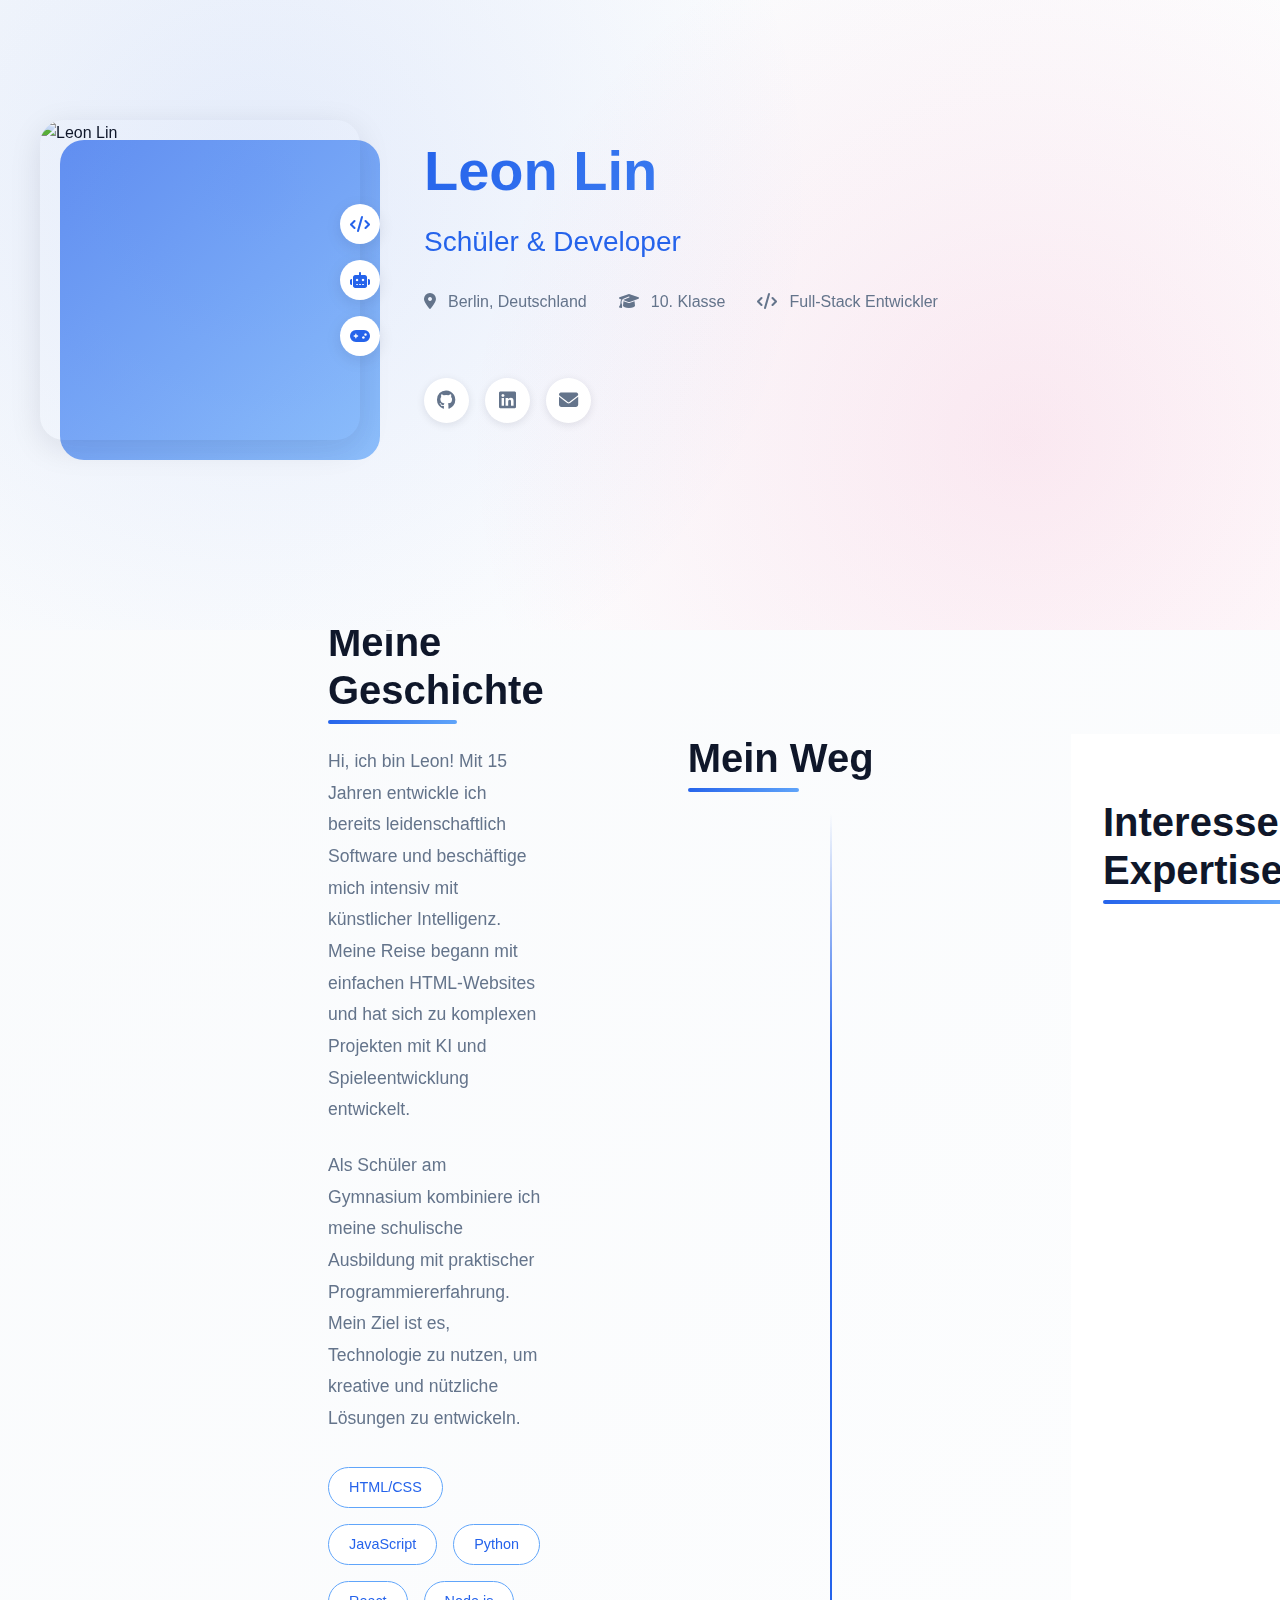
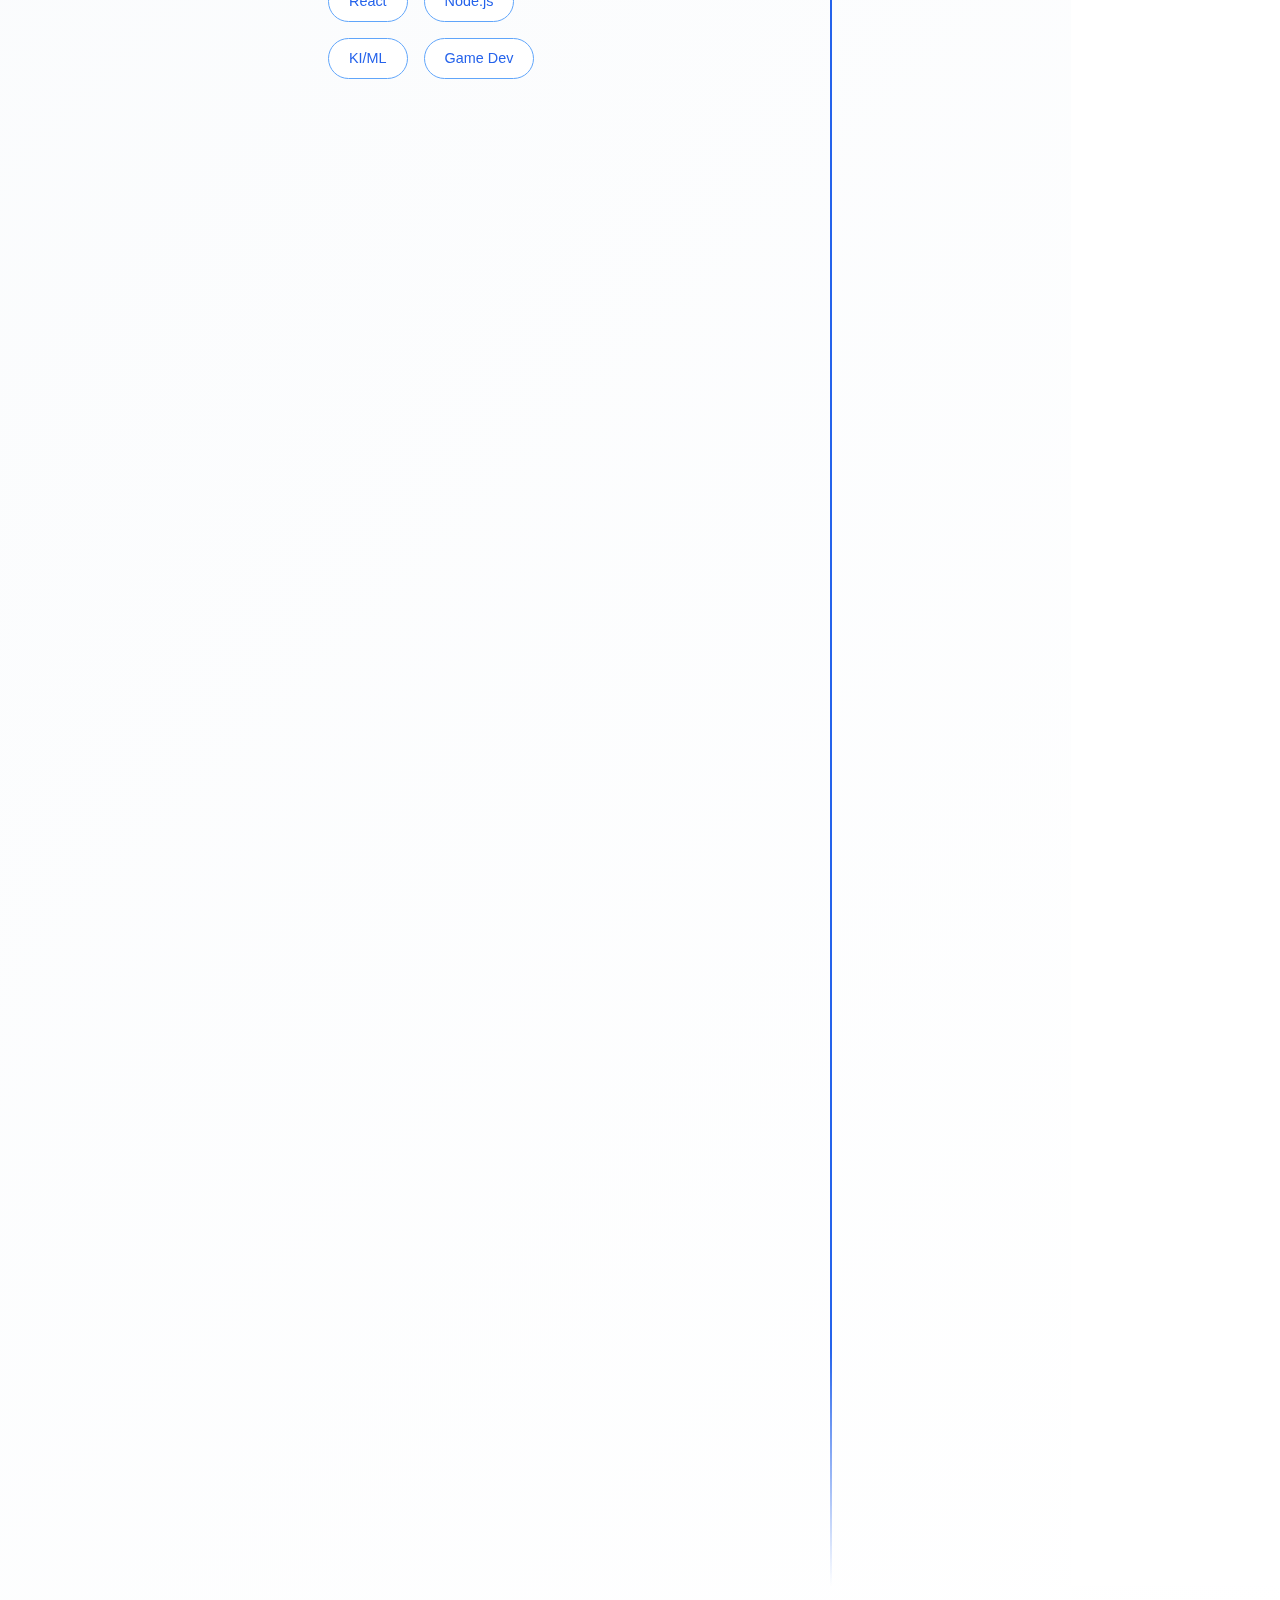
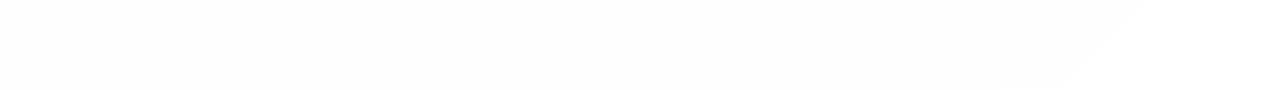
==== commit c5572fc5: "portfolio v0.5" ====
--- a/about.html
+++ b/about.html
@@ -7,6 +7,7 @@
     <link rel="stylesheet" href="styles.css">
     <link rel="stylesheet" href="css/about.css">
     <link rel="stylesheet" href="https://cdnjs.cloudflare.com/ajax/libs/font-awesome/6.4.0/css/all.min.css">
+    <link rel="stylesheet" href="https://unpkg.com/aos@next/dist/aos.css" />
 </head>
 <body class="about-page">
     <nav class="floating-nav glass-effect">
@@ -17,19 +18,35 @@
     </nav>
 
     <header class="about-hero">
-        <div class="hero-content glass-container">
+        <div class="hero-content glass-container" data-aos="fade-up">
             <div class="profile-section">
                 <div class="profile-image-container">
-                    <img src="https://via.placeholder.com/400x400" alt="Leon Lin" class="profile-image">
+                    <img src="assets/images/profile.jpg" alt="Leon Lin" class="profile-image">
                     <div class="profile-bg"></div>
+                    <div class="profile-badges">
+                        <span class="badge"><i class="fas fa-code"></i></span>
+                        <span class="badge"><i class="fas fa-robot"></i></span>
+                        <span class="badge"><i class="fas fa-gamepad"></i></span>
+                    </div>
                 </div>
                 <div class="profile-info">
-                    <h1>Leon Lin</h1>
+                    <h1 class="gradient-text">Leon Lin</h1>
                     <p class="tagline">Schüler & Developer</p>
                     <div class="quick-info">
-                        <span><i class="fas fa-map-marker-alt"></i> Berlin, Deutschland</span>
-                        <span><i class="fas fa-graduation-cap"></i> 10. Klasse</span>
-                        <span><i class="fas fa-code"></i> Full-Stack Entwickler</span>
+                        <span class="info-item"><i class="fas fa-map-marker-alt"></i> Berlin, Deutschland</span>
+                        <span class="info-item"><i class="fas fa-graduation-cap"></i> 10. Klasse</span>
+                        <span class="info-item"><i class="fas fa-code"></i> Full-Stack Entwickler</span>
+                    </div>
+                    <div class="social-links">
+                        <a href="https://github.com/yourusername" class="social-link" target="_blank">
+                            <i class="fab fa-github"></i>
+                        </a>
+                        <a href="https://linkedin.com/in/yourusername" class="social-link" target="_blank">
+                            <i class="fab fa-linkedin"></i>
+                        </a>
+                        <a href="mailto:your.email@example.com" class="social-link">
+                            <i class="fas fa-envelope"></i>
+                        </a>
                     </div>
                 </div>
             </div>
@@ -37,16 +54,25 @@
     </header>
 
     <main class="about-content">
-        <section class="bio-section glass-container">
-            <h2>Meine Geschichte</h2>
+        <section class="bio-section glass-container" data-aos="fade-up">
+            <h2 class="section-title">Meine Geschichte</h2>
             <div class="bio-text">
                 <p>Hi, ich bin Leon! Mit 15 Jahren entwickle ich bereits leidenschaftlich Software und beschäftige mich intensiv mit künstlicher Intelligenz. Meine Reise begann mit einfachen HTML-Websites und hat sich zu komplexen Projekten mit KI und Spieleentwicklung entwickelt.</p>
                 <p>Als Schüler am Gymnasium kombiniere ich meine schulische Ausbildung mit praktischer Programmiererfahrung. Mein Ziel ist es, Technologie zu nutzen, um kreative und nützliche Lösungen zu entwickeln.</p>
             </div>
-        </section>
-
-        <section class="journey-section">
-            <h2>Mein Weg</h2>
+            <div class="skill-tags">
+                <span class="skill-tag">HTML/CSS</span>
+                <span class="skill-tag">JavaScript</span>
+                <span class="skill-tag">Python</span>
+                <span class="skill-tag">React</span>
+                <span class="skill-tag">Node.js</span>
+                <span class="skill-tag">KI/ML</span>
+                <span class="skill-tag">Game Dev</span>
+            </div>
+        </section>
+
+        <section class="journey-section" data-aos="fade-up">
+            <h2 class="section-title">Mein Weg</h2>
             <div class="timeline">
                 <div class="timeline-item" data-year="2008">
                     <div class="timeline-content glass-card">
@@ -90,30 +116,76 @@
             </div>
         </section>
 
-        <section class="interests-section glass-container">
-            <h2>Interessen & Hobbys</h2>
+        <section class="interests-section glass-container" data-aos="fade-up">
+            <h2 class="section-title">Interessen & Expertise</h2>
             <div class="interests-grid">
-                <div class="interest-card">
-                    <i class="fas fa-robot"></i>
+                <div class="interest-card" data-aos="flip-left" data-aos-delay="100">
+                    <div class="interest-icon">
+                        <i class="fas fa-robot"></i>
+                    </div>
                     <h3>Künstliche Intelligenz</h3>
                     <p>Entwicklung von KI-gestützten Anwendungen und Chatbots</p>
-                </div>
-                
-                <div class="interest-card">
-                    <i class="fas fa-gamepad"></i>
+                    <ul class="interest-details">
+                        <li>Machine Learning</li>
+                        <li>Natural Language Processing</li>
+                        <li>Neuronale Netze</li>
+                    </ul>
+                </div>
+                
+                <div class="interest-card" data-aos="flip-left" data-aos-delay="200">
+                    <div class="interest-icon">
+                        <i class="fas fa-gamepad"></i>
+                    </div>
                     <h3>Gaming & Development</h3>
                     <p>Spieleentwicklung und Pixel Art Design</p>
-                </div>
-                
-                <div class="interest-card">
-                    <i class="fas fa-paint-brush"></i>
+                    <ul class="interest-details">
+                        <li>Godot Engine</li>
+                        <li>Pixel Art</li>
+                        <li>Game Design</li>
+                    </ul>
+                </div>
+                
+                <div class="interest-card" data-aos="flip-left" data-aos-delay="300">
+                    <div class="interest-icon">
+                        <i class="fas fa-paint-brush"></i>
+                    </div>
                     <h3>Digital Design</h3>
                     <p>UI/UX Design und Grafikdesign</p>
-                </div>
-            </div>
-        </section>
-
-        <section class="education-section">
+                    <ul class="interest-details">
+                        <li>Figma</li>
+                        <li>Adobe Creative Suite</li>
+                        <li>Web Design</li>
+                    </ul>
+                </div>
+            </div>
+        </section>
+
+        <section class="projects-preview" data-aos="fade-up">
+            <h2 class="section-title">Aktuelle Projekte</h2>
+            <div class="projects-grid">
+                <a href="projects/lenos-ai.html" class="project-card" data-aos="zoom-in" data-aos-delay="100">
+                    <div class="project-image">
+                        <img src="assets/images/lenos-ai-preview.jpg" alt="Lenos.ai Preview">
+                    </div>
+                    <div class="project-info">
+                        <h3>Lenos.ai</h3>
+                        <p>KI-gestützte Lernplattform</p>
+                    </div>
+                </a>
+                
+                <a href="projects/pixel-game.html" class="project-card" data-aos="zoom-in" data-aos-delay="200">
+                    <div class="project-image">
+                        <img src="assets/images/pixel-game-preview.jpg" alt="Pixel Game Preview">
+                    </div>
+                    <div class="project-info">
+                        <h3>Pixel Adventure</h3>
+                        <p>2D Platformer Game</p>
+                    </div>
+                </a>
+            </div>
+        </section>
+
+        <section class="education-section" data-aos="fade-up">
             <h2>Bildung & Zertifikate</h2>
             <div class="education-cards">
                 <div class="education-card glass-card">
@@ -148,5 +220,13 @@
             </div>
         </section>
     </main>
+
+    <script src="https://unpkg.com/aos@next/dist/aos.js"></script>
+    <script>
+        AOS.init({
+            duration: 800,
+            once: true
+        });
+    </script>
 </body>
 </html>
--- a/styles.css
+++ b/styles.css
@@ -1,64 +1,65 @@
 /* ======== GRUNDLEGENDE VARIABLEN ======== */
 :root {
-    /* Primäre Farbpalette - Ändere diese Werte für ein anderes Farbschema */
-    --primary-color: #3a86ff;
-    --primary-light: #61a0ff;
-    --primary-dark: #2970e6;
+    /* Moderne Farbpalette */
+    --primary-color: #2563eb;
+    --primary-light: #60a5fa;
+    --primary-dark: #1d4ed8;
     
     /* Sekundäre Farbpalette */
-    --secondary-color: #ff006e;
-    --secondary-light: #ff4d96;
-    --secondary-dark: #cc0058;
-    
-    /* Neutrale Farben */
-    --background: #f9fafb;
-    --foreground: #111827;
+    --secondary-color: #db2777;
+    --secondary-light: #ec4899;
+    --secondary-dark: #be185d;
+    
+    /* Moderne Neutrale Farben */
+    --background: #f8fafc;
+    --foreground: #0f172a;
     --surface: #ffffff;
-    --muted: #6b7280;
-    --muted-light: #e5e7eb;
+    --muted: #64748b;
+    --muted-light: #e2e8f0;
     
     /* Typografie */
     --font-heading: 'Space Grotesk', sans-serif;
     --font-body: 'Poppins', sans-serif;
     
-    /* Abstände */
-    --space-xs: 0.25rem;
-    --space-sm: 0.5rem;
-    --space-md: 1rem;
-    --space-lg: 2rem;
+    /* Moderne Abstände */
+    --space-xs: 0.5rem;
+    --space-sm: 1rem;
+    --space-md: 1.5rem;
+    --space-lg: 2.5rem;
     --space-xl: 4rem;
     
-    /* Übergänge */
-    --transition-fast: 0.2s ease;
-    --transition-normal: 0.3s ease;
-    --transition-slow: 0.5s ease;
-    
-    /* Border Radius */
-    --radius-sm: 0.25rem;
-    --radius-md: 0.5rem;
-    --radius-lg: 1rem;
+    /* Moderne Übergänge */
+    --transition-fast: 0.15s ease;
+    --transition-normal: 0.25s ease;
+    --transition-slow: 0.4s cubic-bezier(0.4, 0, 0.2, 1);
+    
+    /* Moderne Border Radius */
+    --radius-sm: 0.375rem;
+    --radius-md: 0.75rem;
+    --radius-lg: 1.5rem;
     --radius-full: 9999px;
 
-    /* Modern Color Palette */
-    --gradient-1: linear-gradient(120deg, #3a86ff 0%, #00c6ff 100%);
-    --gradient-2: linear-gradient(120deg, #ff006e 0%, #ff4d94 100%);
-    --gradient-3: linear-gradient(120deg, #8338ec 0%, #3a86ff 100%);
+    /* Moderne Glasmorphism Effekte */
     --glass-bg: rgba(255, 255, 255, 0.1);
     --glass-border: rgba(255, 255, 255, 0.2);
-    --blur-size: 10px;
-    --shadow-color: rgba(0, 0, 0, 0.1);
-    
-    /* Animation Timings */
+    --blur-size: 12px;
+    --shadow-color: rgba(15, 23, 42, 0.1);
+    
+    /* Moderne Animationen */
     --bounce: cubic-bezier(0.68, -0.55, 0.265, 1.55);
 
-    /* Modern Color Scheme */
-    --glass-shadow: 0 8px 32px 0 rgba(31, 38, 135, 0.37);
-    --neon-glow: 0 0 20px rgba(58, 134, 255, 0.5);
-    
-    /* Gradients */
-    --gradient-blue: linear-gradient(135deg, #3a86ff 0%, #00c6ff 100%);
-    --gradient-purple: linear-gradient(135deg, #8338ec 0%, #3a86ff 100%);
-    --gradient-pink: linear-gradient(135deg, #ff006e 0%, #ff4d94 100%);
+    /* Moderne Gradienten */
+    --gradient-primary: linear-gradient(135deg, var(--primary-color), var(--primary-light));
+    --gradient-secondary: linear-gradient(135deg, var(--secondary-color), var(--secondary-light));
+    --gradient-blue: linear-gradient(135deg, #2563eb 0%, #60a5fa 100%);
+    --gradient-purple: linear-gradient(135deg, #7c3aed 0%, #a78bfa 100%);
+    --gradient-pink: linear-gradient(135deg, #db2777 0%, #f472b6 100%);
+    
+    /* Moderne Schatten */
+    --shadow-sm: 0 2px 8px var(--shadow-color);
+    --shadow-md: 0 4px 16px var(--shadow-color);
+    --shadow-lg: 0 8px 32px var(--shadow-color);
+    --shadow-glow: 0 0 20px rgba(37, 99, 235, 0.5);
 }
 
 /* ======== RESET & GRUNDLAGEN ======== */
@@ -160,17 +161,20 @@
     right: 0;
     z-index: 100;
     padding: var(--space-md) var(--space-lg);
-    background-color: transparent;
-    transition: background-color var(--transition-normal), padding var(--transition-normal);
+    background: rgba(255, 255, 255, 0.8);
+    backdrop-filter: blur(var(--blur-size));
+    transition: all var(--transition-normal);
 }
 
 header.scrolled {
-    background-color: var(--surface);
-    box-shadow: 0 4px 20px rgba(0, 0, 0, 0.05);
+    background: rgba(255, 255, 255, 0.95);
     padding: var(--space-sm) var(--space-lg);
+    box-shadow: var(--shadow-md);
 }
 
 .navbar {
+    max-width: 1400px;
+    margin: 0 auto;
     display: flex;
     justify-content: space-between;
     align-items: center;
@@ -180,7 +184,10 @@
     font-family: var(--font-heading);
     font-size: 1.8rem;
     font-weight: 700;
-    letter-spacing: -1px;
+    background: var(--gradient-primary);
+    -webkit-background-clip: text;
+    background-clip: text;
+    color: transparent;
 }
 
 .nav-links {
@@ -190,31 +197,29 @@
 
 .nav-item {
     position: relative;
+    color: var(--foreground);
     font-weight: 500;
-    padding: 0.5rem 1rem;
-    background: linear-gradient(90deg, var(--primary-color), var(--primary-color)) no-repeat;
-    background-size: 0% 2px;
-    background-position: 0 100%;
-    transition: background-size 0.3s ease;
-}
-
-.nav-item:hover {
-    background-size: 100% 2px;
+    transition: color var(--transition-fast);
 }
 
 .nav-item::after {
     content: '';
     position: absolute;
+    bottom: -4px;
     left: 0;
-    bottom: -5px;
-    width: 0;
+    width: 100%;
     height: 2px;
-    background-color: var(--primary-color);
-    transition: width var(--transition-normal);
+    background: var(--gradient-primary);
+    transform: scaleX(0);
+    transition: transform var(--transition-normal);
+}
+
+.nav-item:hover {
+    color: var(--primary-color);
 }
 
 .nav-item:hover::after {
-    width: 100%;
+    transform: scaleX(1);
 }
 
 .menu-toggle {
@@ -287,18 +292,20 @@
 
 /* ======== HERO SECTION ======== */
 .hero {
+    position: relative;
     min-height: 100vh;
+    padding: 0 2rem;
     display: flex;
     align-items: center;
-    justify-content: space-between;
-    padding-top: 6rem;
+    justify-content: center;
     overflow: hidden;
-    position: relative;
-}
-
-.hero-content {
-    max-width: 600px;
-    z-index: 1;
+    background: linear-gradient(135deg, var(--background) 0%, #1a1a2e 100%);
+}
+
+.welcome-text {
+    text-align: center;
+    max-width: 800px;
+    margin: 0 auto;
 }
 
 .animate-text .line {
@@ -307,6 +314,215 @@
     animation: reveal 1.5s cubic-bezier(0.77, 0, 0.175, 1);
 }
 
+.typing-text {
+    position: relative;
+    display: inline-block;
+    font-size: clamp(1.5rem, 4vw, 2.5rem);
+    color: var(--primary-color);
+}
+
+.typing-text::after {
+    content: '|';
+    position: absolute;
+    right: -4px;
+    animation: blink 0.8s infinite;
+}
+
+.hero-visual {
+    position: absolute;
+    top: 0;
+    right: 0;
+    width: 100%;
+    height: 100%;
+    pointer-events: none;
+    z-index: 0;
+}
+
+.hero-shapes {
+    position: absolute;
+    width: 100%;
+    height: 100%;
+}
+
+.shape {
+    position: absolute;
+    border-radius: 50%;
+    filter: blur(40px);
+    opacity: 0.2;
+    animation: float 10s infinite alternate;
+}
+
+.shape-1 {
+    width: 300px;
+    height: 300px;
+    background: var(--primary-color);
+    top: 20%;
+    right: 10%;
+    animation-delay: 0s;
+}
+
+.shape-2 {
+    width: 200px;
+    height: 200px;
+    background: var(--secondary-color);
+    bottom: 20%;
+    left: 10%;
+    animation-delay: -2s;
+}
+
+.shape-3 {
+    width: 150px;
+    height: 150px;
+    background: var(--primary-light);
+    top: 50%;
+    left: 50%;
+    animation-delay: -4s;
+}
+
+.hero-cards {
+    position: absolute;
+    width: 100%;
+    height: 100%;
+}
+
+.floating-card {
+    position: absolute;
+    padding: 1.5rem;
+    background: rgba(255, 255, 255, 0.1);
+    backdrop-filter: blur(10px);
+    border-radius: var(--radius-lg);
+    border: 1px solid rgba(255, 255, 255, 0.2);
+    display: flex;
+    align-items: center;
+    gap: 1rem;
+    color: white;
+    box-shadow: 0 8px 32px rgba(0, 0, 0, 0.1);
+    animation: float 6s infinite alternate;
+}
+
+.floating-card i {
+    font-size: 1.5rem;
+    color: var(--primary-color);
+}
+
+.card-1 {
+    top: 25%;
+    right: 15%;
+    animation-delay: 0s;
+}
+
+.card-2 {
+    bottom: 30%;
+    left: 15%;
+    animation-delay: -2s;
+}
+
+.card-3 {
+    top: 40%;
+    left: 25%;
+    animation-delay: -4s;
+}
+
+.scroll-indicator {
+    position: absolute;
+    bottom: 2rem;
+    left: 50%;
+    transform: translateX(-50%);
+    display: flex;
+    flex-direction: column;
+    align-items: center;
+    gap: 1rem;
+    color: white;
+    opacity: 0.6;
+}
+
+.mouse {
+    width: 30px;
+    height: 50px;
+    border: 2px solid currentColor;
+    border-radius: 15px;
+    position: relative;
+}
+
+.wheel {
+    width: 4px;
+    height: 8px;
+    background-color: currentColor;
+    border-radius: 2px;
+    position: absolute;
+    top: 8px;
+    left: 50%;
+    transform: translateX(-50%);
+    animation: scroll 1.5s infinite;
+}
+
+.arrows {
+    display: flex;
+    flex-direction: column;
+    align-items: center;
+    gap: 0.5rem;
+}
+
+.arrows span {
+    width: 10px;
+    height: 10px;
+    border-right: 2px solid currentColor;
+    border-bottom: 2px solid currentColor;
+    transform: rotate(45deg);
+    animation: arrow 1.5s infinite;
+}
+
+.arrows span:nth-child(2) {
+    animation-delay: 0.2s;
+}
+
+.arrows span:nth-child(3) {
+    animation-delay: 0.4s;
+}
+
+@keyframes float {
+    0% {
+        transform: translateY(0);
+    }
+    100% {
+        transform: translateY(-20px);
+    }
+}
+
+@keyframes scroll {
+    0% {
+        opacity: 1;
+        transform: translate(-50%, 0);
+    }
+    100% {
+        opacity: 0;
+        transform: translate(-50%, 10px);
+    }
+}
+
+@keyframes arrow {
+    0% {
+        opacity: 0;
+        transform: rotate(45deg) translate(-5px, -5px);
+    }
+    50% {
+        opacity: 1;
+    }
+    100% {
+        opacity: 0;
+        transform: rotate(45deg) translate(5px, 5px);
+    }
+}
+
+@keyframes blink {
+    0%, 100% {
+        opacity: 1;
+    }
+    50% {
+        opacity: 0;
+    }
+}
+
 @keyframes reveal {
     0% {
         transform: translateY(100%);
@@ -315,6 +531,70 @@
     100% {
         transform: translateY(0);
         opacity: 1;
+    }
+}
+
+/* Overflow fixes */
+* {
+    margin: 0;
+    padding: 0;
+    box-sizing: border-box;
+}
+
+html, body {
+    overflow-x: hidden;
+    max-width: 100%;
+}
+
+img {
+    max-width: 100%;
+    height: auto;
+}
+
+.container {
+    width: 100%;
+    max-width: 1200px;
+    margin: 0 auto;
+    padding: 0 1rem;
+}
+
+section {
+    position: relative;
+    width: 100%;
+}
+
+/* Responsive fixes */
+@media (max-width: 768px) {
+    .hero {
+        padding: 4rem 1rem;
+    }
+
+    .floating-card {
+        padding: 1rem;
+        font-size: 0.9rem;
+    }
+
+    .shape {
+        opacity: 0.15;
+    }
+
+    .hero-cards {
+        display: none;
+    }
+}
+
+@media (max-width: 480px) {
+    .welcome-text h1 {
+        font-size: clamp(2rem, 8vw, 2.5rem);
+    }
+
+    .hero-cta {
+        flex-direction: column;
+        gap: 1rem;
+    }
+
+    .btn {
+        width: 100%;
     }
 }
 
@@ -496,6 +776,188 @@
     font-size: 0.9rem;
 }
 
+/* Timeline styles */
+.about-section {
+    padding: 6rem 2rem;
+    position: relative;
+    overflow: hidden;
+}
+
+.timeline-wrapper {
+    position: relative;
+    max-width: 1200px;
+    margin: 0 auto;
+    padding: 4rem 0;
+}
+
+.timeline-snake {
+    position: absolute;
+    left: 50%;
+    transform: translateX(-50%);
+    width: 4px;
+    height: 100%;
+    z-index: 1;
+}
+
+.timeline-path {
+    width: 100%;
+    height: 100%;
+    stroke-dasharray: 1500;
+    stroke-dashoffset: 1500;
+    animation: drawPath 2s ease forwards;
+}
+
+.timeline-items {
+    position: relative;
+    z-index: 2;
+}
+
+.timeline-item {
+    display: flex;
+    margin: 6rem 0;
+    opacity: 0;
+    transform: translateY(50px);
+    animation: fadeInUp 0.6s ease forwards;
+    animation-delay: calc(var(--animation-order) * 0.2s);
+}
+
+.timeline-item:nth-child(odd) {
+    justify-content: flex-start;
+    padding-right: 50%;
+}
+
+.timeline-item:nth-child(even) {
+    justify-content: flex-end;
+    padding-left: 50%;
+}
+
+.timeline-dot {
+    position: absolute;
+    left: 50%;
+    transform: translate(-50%, -50%);
+    width: 20px;
+    height: 20px;
+    background: var(--primary-color);
+    border-radius: 50%;
+    border: 4px solid var(--background);
+    box-shadow: 0 0 0 4px rgba(var(--primary-rgb), 0.2);
+    transition: all 0.3s ease;
+}
+
+.timeline-item:hover .timeline-dot {
+    transform: translate(-50%, -50%) scale(1.3);
+    box-shadow: 0 0 0 8px rgba(var(--primary-rgb), 0.2);
+}
+
+.timeline-content {
+    position: relative;
+    width: calc(100% - 40px);
+    padding: 2rem;
+    background: rgba(255, 255, 255, 0.05);
+    backdrop-filter: blur(10px);
+    border-radius: var(--radius-lg);
+    border: 1px solid rgba(255, 255, 255, 0.1);
+    transition: all 0.3s var(--bounce);
+}
+
+.timeline-content:hover {
+    transform: translateY(-5px);
+    box-shadow: 0 10px 30px rgba(0, 0, 0, 0.1);
+}
+
+.timeline-content::before {
+    content: attr(data-year);
+    position: absolute;
+    top: 0;
+    font-size: 1.2rem;
+    font-weight: 700;
+    color: var(--primary-color);
+    opacity: 0.5;
+}
+
+.timeline-item:nth-child(odd) .timeline-content::before {
+    right: -60px;
+}
+
+.timeline-item:nth-child(even) .timeline-content::before {
+    left: -60px;
+}
+
+.timeline-content h3 {
+    font-size: 1.5rem;
+    margin-bottom: 0.5rem;
+    color: var(--foreground);
+}
+
+.timeline-content h4 {
+    font-size: 1rem;
+    color: var(--primary-color);
+    margin-bottom: 1rem;
+}
+
+.timeline-content p {
+    color: var(--muted);
+    margin-bottom: 1rem;
+    line-height: 1.6;
+}
+
+.tech-tags {
+    display: flex;
+    flex-wrap: wrap;
+    gap: 0.5rem;
+}
+
+.tech-tags span {
+    padding: 0.25rem 0.75rem;
+    background: rgba(var(--primary-rgb), 0.1);
+    color: var(--primary-color);
+    border-radius: var(--radius-full);
+    font-size: 0.8rem;
+}
+
+@keyframes drawPath {
+    to {
+        stroke-dashoffset: 0;
+    }
+}
+
+@keyframes fadeInUp {
+    from {
+        opacity: 0;
+        transform: translateY(50px);
+    }
+    to {
+        opacity: 1;
+        transform: translateY(0);
+    }
+}
+
+/* Responsive timeline */
+@media (max-width: 768px) {
+    .timeline-item {
+        padding: 0 0 0 3rem !important;
+        justify-content: flex-start !important;
+    }
+
+    .timeline-snake {
+        left: 0;
+        transform: none;
+    }
+
+    .timeline-dot {
+        left: 0;
+        transform: translate(-50%, -50%);
+    }
+
+    .timeline-content {
+        width: 100%;
+    }
+
+    .timeline-content::before {
+        left: -60px !important;
+    }
+}
+
 /* ======== SKILLS SECTION ======== */
 .skills {
     background-color: var(--background);
@@ -995,6 +1457,12 @@
 }
 
 /* ======== RESPONSIVE DESIGN ======== */
+@media (max-width: 1200px) {
+    .container {
+        max-width: 960px;
+    }
+}
+
 @media (max-width: 1024px) {
     .hero {
         flex-direction: column;
@@ -1017,7 +1485,21 @@
     }
 }
 
+@media (max-width: 992px) {
+    .container {
+        max-width: 720px;
+    }
+    
+    .hero-content {
+        text-align: center;
+    }
+}
+
 @media (max-width: 768px) {
+    .container {
+        max-width: 540px;
+    }
+    
     section {
         padding: var(--space-lg) var(--space-md);
     }
@@ -1028,21 +1510,22 @@
     
     .nav-links {
         position: fixed;
-        top: 70px;
+        top: 80px;
         left: 0;
         right: 0;
-        background-color: var(--surface);
+        background: var(--surface);
         padding: var(--space-lg);
-        box-shadow: 0 10px 30px rgba(0, 0, 0, 0.1);
         flex-direction: column;
+        align-items: center;
         gap: var(--space-md);
-        transform: translateY(-150%);
-        transition: transform var(--transition-normal);
-        z-index: 90;
+        transform: translateY(-100%);
+        opacity: 0;
+        transition: all var(--transition-normal);
     }
     
     .nav-links.active {
         transform: translateY(0);
+        opacity: 1;
     }
     
     .about-content {
@@ -1071,6 +1554,21 @@
         flex-direction: column;
         text-align: center;
         gap: var(--space-xs);
+    }
+}
+
+@media (max-width: 576px) {
+    :root {
+        --space-lg: 2rem;
+        --space-xl: 3rem;
+    }
+    
+    h1 {
+        font-size: clamp(2rem, 8vw, 3rem);
+    }
+    
+    .container {
+        padding: 0 var(--space-md);
     }
 }
 
@@ -1191,4 +1689,35 @@
     --surface: #1e1e1e;
     --muted: #a0a0a0;
     --muted-light: #333333;
+}
+
+/* ======== MODERNE KOMPONENTEN ======== */
+.glass-card {
+    background: var(--glass-bg);
+    backdrop-filter: blur(var(--blur-size));
+    border: 1px solid var(--glass-border);
+    border-radius: var(--radius-lg);
+    box-shadow: var(--shadow-md);
+    transition: transform var(--transition-normal), box-shadow var(--transition-normal);
+}
+
+.glass-card:hover {
+    transform: translateY(-5px);
+    box-shadow: var(--shadow-lg);
+}
+
+.modern-button {
+    padding: 0.75rem 2rem;
+    background: var(--gradient-primary);
+    color: white;
+    border: none;
+    border-radius: var(--radius-full);
+    font-weight: 500;
+    transition: all var(--transition-normal);
+    box-shadow: var(--shadow-md);
+}
+
+.modern-button:hover {
+    transform: translateY(-2px);
+    box-shadow: var(--shadow-lg), var(--shadow-glow);
 }--- a/css/about.css
+++ b/css/about.css
@@ -1,9 +1,30 @@
+/* Modern About Page Styles */
 .about-hero {
-    min-height: 60vh;
-    padding: 120px 2rem 2rem;
+    min-height: 70vh;
+    padding: 120px 2rem 4rem;
     position: relative;
     overflow: hidden;
     background: linear-gradient(135deg, var(--background) 0%, var(--surface) 100%);
+}
+
+.about-hero::before {
+    content: '';
+    position: absolute;
+    width: 100%;
+    height: 100%;
+    top: 0;
+    left: 0;
+    background: 
+        radial-gradient(circle at 20% 30%, rgba(37, 99, 235, 0.1) 0%, transparent 50%),
+        radial-gradient(circle at 80% 70%, rgba(219, 39, 119, 0.1) 0%, transparent 50%);
+    z-index: 0;
+}
+
+.hero-content {
+    position: relative;
+    z-index: 1;
+    max-width: 1200px;
+    margin: 0 auto;
 }
 
 .about-content {
@@ -12,9 +33,217 @@
     padding: var(--space-lg);
 }
 
+/* Profile Section Styles */
+.profile-section {
+    display: flex;
+    gap: 4rem;
+    align-items: center;
+    flex-wrap: wrap;
+    justify-content: center;
+}
+
+.profile-image-container {
+    position: relative;
+    width: 320px;
+    height: 320px;
+    perspective: 1000px;
+}
+
+.profile-image {
+    width: 100%;
+    height: 100%;
+    object-fit: cover;
+    border-radius: var(--radius-lg);
+    position: relative;
+    z-index: 2;
+    transition: transform 0.5s var(--bounce);
+    box-shadow: var(--shadow-lg);
+}
+
+.profile-image-container:hover .profile-image {
+    transform: translateZ(20px) rotateY(-10deg);
+}
+
+.profile-bg {
+    position: absolute;
+    top: 20px;
+    left: 20px;
+    width: 100%;
+    height: 100%;
+    background: var(--gradient-primary);
+    border-radius: var(--radius-lg);
+    z-index: 1;
+    opacity: 0.7;
+    transition: transform 0.5s var(--bounce);
+}
+
+.profile-image-container:hover .profile-bg {
+    transform: translateZ(10px) rotateY(-5deg);
+}
+
+.profile-badges {
+    position: absolute;
+    right: -20px;
+    top: 50%;
+    transform: translateY(-50%);
+    display: flex;
+    flex-direction: column;
+    gap: 1rem;
+    z-index: 3;
+}
+
+.badge {
+    width: 40px;
+    height: 40px;
+    background: var(--surface);
+    border-radius: 50%;
+    display: flex;
+    align-items: center;
+    justify-content: center;
+    color: var(--primary-color);
+    box-shadow: var(--shadow-md);
+    transition: all 0.3s var(--bounce);
+}
+
+.badge:hover {
+    transform: scale(1.1);
+    background: var(--primary-color);
+    color: white;
+}
+
+.profile-info {
+    flex: 1;
+    min-width: 300px;
+}
+
+.gradient-text {
+    background: var(--gradient-primary);
+    -webkit-background-clip: text;
+    background-clip: text;
+    color: transparent;
+    font-size: 3.5rem;
+    margin-bottom: 1rem;
+}
+
+.tagline {
+    font-size: 1.75rem;
+    color: var(--primary-color);
+    margin-bottom: 1.5rem;
+    font-weight: 500;
+}
+
+.quick-info {
+    display: flex;
+    gap: 2rem;
+    flex-wrap: wrap;
+    margin-bottom: 2rem;
+}
+
+.info-item {
+    display: flex;
+    align-items: center;
+    gap: 0.75rem;
+    color: var(--muted);
+    transition: color 0.3s ease;
+}
+
+.info-item:hover {
+    color: var(--primary-color);
+}
+
+.social-links {
+    display: flex;
+    gap: 1rem;
+}
+
+.social-link {
+    width: 45px;
+    height: 45px;
+    border-radius: 50%;
+    display: flex;
+    align-items: center;
+    justify-content: center;
+    background: var(--surface);
+    color: var(--muted);
+    font-size: 1.2rem;
+    transition: all 0.3s var(--bounce);
+    box-shadow: var(--shadow-sm);
+}
+
+.social-link:hover {
+    transform: translateY(-5px);
+    background: var(--primary-color);
+    color: white;
+    box-shadow: var(--shadow-lg);
+}
+
+/* Bio Section Styles */
+.bio-section {
+    padding: 3rem;
+    margin: -100px auto 4rem;
+    position: relative;
+    z-index: 2;
+    max-width: 1000px;
+}
+
+.section-title {
+    font-size: 2.5rem;
+    margin-bottom: 2rem;
+    position: relative;
+    display: inline-block;
+}
+
+.section-title::after {
+    content: '';
+    position: absolute;
+    bottom: -10px;
+    left: 0;
+    width: 60%;
+    height: 4px;
+    background: var(--gradient-primary);
+    border-radius: var(--radius-full);
+}
+
+.bio-text {
+    font-size: 1.1rem;
+    line-height: 1.8;
+    color: var(--muted);
+    margin-bottom: 2rem;
+}
+
+.skill-tags {
+    display: flex;
+    flex-wrap: wrap;
+    gap: 1rem;
+}
+
+.skill-tag {
+    padding: 0.5rem 1.25rem;
+    background: var(--surface);
+    border-radius: var(--radius-full);
+    color: var(--primary-color);
+    font-weight: 500;
+    font-size: 0.9rem;
+    transition: all 0.3s var(--bounce);
+    border: 1px solid var(--primary-light);
+}
+
+.skill-tag:hover {
+    background: var(--primary-color);
+    color: white;
+    transform: translateY(-3px);
+    box-shadow: var(--shadow-md);
+}
+
+/* Timeline Section */
+.journey-section {
+    padding: 4rem 2rem;
+    position: relative;
+}
+
 .timeline {
     position: relative;
-    padding: 4rem 0;
+    padding: 3rem 0;
 }
 
 .timeline::before {
@@ -22,16 +251,22 @@
     position: absolute;
     left: 50%;
     top: 0;
+    bottom: 0;
     width: 2px;
-    height: 100%;
-    background: var(--primary-color);
+    background: linear-gradient(to bottom, 
+        transparent,
+        var(--primary-color) 10%,
+        var(--primary-color) 90%,
+        transparent
+    );
     transform: translateX(-50%);
 }
 
 .timeline-item {
     display: flex;
     justify-content: flex-end;
-    padding: 2rem 0;
+    padding-right: 3rem;
+    margin-bottom: 3rem;
     width: 50%;
     position: relative;
     opacity: 0;
@@ -42,24 +277,46 @@
 
 .timeline-item:nth-child(even) {
     margin-left: 50%;
+    padding-right: 0;
+    padding-left: 3rem;
     justify-content: flex-start;
+}
+
+.timeline-content {
+    background: var(--surface);
+    padding: 1.5rem;
+    border-radius: var(--radius-lg);
+    box-shadow: var(--shadow-md);
+    position: relative;
+    width: 100%;
+    max-width: 500px;
+    transition: all 0.3s var(--bounce);
+}
+
+.timeline-content:hover {
+    transform: translateY(-5px);
+    box-shadow: var(--shadow-lg);
 }
 
 .timeline-item::before {
     content: attr(data-year);
     position: absolute;
     top: 50%;
-    right: calc(100% + 1rem);
-    padding: 0.5rem 1rem;
+    right: -1rem;
+    transform: translate(50%, -50%);
+    padding: 0.75rem 1.5rem;
     background: var(--primary-color);
     color: white;
     border-radius: var(--radius-full);
-    transform: translateY(-50%);
+    font-weight: 600;
+    box-shadow: var(--shadow-md);
+    z-index: 1;
 }
 
 .timeline-item:nth-child(even)::before {
     right: auto;
-    left: calc(100% + 1rem);
+    left: -1rem;
+    transform: translate(-50%, -50%);
 }
 
 .date {
@@ -115,7 +372,219 @@
     color: var(--muted);
 }
 
+/* Interest Cards */
+.interests-section {
+    padding: 4rem 2rem;
+    background: var(--surface);
+    margin: 4rem 0;
+}
+
+.interests-grid {
+    display: grid;
+    grid-template-columns: repeat(auto-fit, minmax(300px, 1fr));
+    gap: 2rem;
+    margin-top: 3rem;
+}
+
+.interest-card {
+    padding: 2rem;
+    background: var(--background);
+    border-radius: var(--radius-lg);
+    transition: all 0.3s var(--bounce);
+    position: relative;
+    overflow: hidden;
+}
+
+.interest-card::before {
+    content: '';
+    position: absolute;
+    top: 0;
+    left: 0;
+    width: 100%;
+    height: 100%;
+    background: var(--gradient-primary);
+    opacity: 0;
+    transition: opacity 0.3s ease;
+    z-index: 0;
+}
+
+.interest-card:hover {
+    transform: translateY(-10px);
+    box-shadow: var(--shadow-lg);
+}
+
+.interest-card:hover::before {
+    opacity: 0.05;
+}
+
+.interest-icon {
+    width: 60px;
+    height: 60px;
+    background: var(--primary-light);
+    border-radius: 20px;
+    display: flex;
+    align-items: center;
+    justify-content: center;
+    font-size: 1.8rem;
+    color: white;
+    margin-bottom: 1.5rem;
+    position: relative;
+    z-index: 1;
+    transition: all 0.3s var(--bounce);
+}
+
+.interest-card:hover .interest-icon {
+    transform: scale(1.1) rotate(-5deg);
+    background: var(--primary-color);
+}
+
+.interest-card h3 {
+    font-size: 1.4rem;
+    margin-bottom: 1rem;
+    position: relative;
+    z-index: 1;
+}
+
+.interest-card p {
+    color: var(--muted);
+    margin-bottom: 1.5rem;
+    position: relative;
+    z-index: 1;
+}
+
+.interest-details {
+    list-style: none;
+    padding: 0;
+    position: relative;
+    z-index: 1;
+}
+
+.interest-details li {
+    margin-bottom: 0.5rem;
+    color: var(--muted);
+    display: flex;
+    align-items: center;
+    gap: 0.5rem;
+}
+
+.interest-details li::before {
+    content: '•';
+    color: var(--primary-color);
+    font-weight: bold;
+}
+
+/* Projects Preview */
+.projects-preview {
+    padding: 4rem 2rem;
+}
+
+.projects-grid {
+    display: grid;
+    grid-template-columns: repeat(auto-fit, minmax(300px, 1fr));
+    gap: 2rem;
+    margin-top: 3rem;
+}
+
+.project-card {
+    background: var(--surface);
+    border-radius: var(--radius-lg);
+    overflow: hidden;
+    transition: all 0.3s var(--bounce);
+}
+
+.project-card:hover {
+    transform: translateY(-10px) scale(1.02);
+    box-shadow: var(--shadow-lg);
+}
+
+.project-image {
+    position: relative;
+    width: 100%;
+    height: 200px;
+    overflow: hidden;
+}
+
+.project-image img {
+    width: 100%;
+    height: 100%;
+    object-fit: cover;
+    transition: transform 0.5s ease;
+}
+
+.project-card:hover .project-image img {
+    transform: scale(1.1);
+}
+
+.project-info {
+    padding: 1.5rem;
+}
+
+.project-info h3 {
+    margin-bottom: 0.5rem;
+    color: var(--foreground);
+}
+
+.project-info p {
+    color: var(--muted);
+}
+
+/* Education Cards */
+.education-section {
+    padding: 4rem 2rem;
+    background: var(--background);
+}
+
+.education-cards {
+    display: grid;
+    grid-template-columns: repeat(auto-fit, minmax(300px, 1fr));
+    gap: 2rem;
+    margin-top: 3rem;
+}
+
+.education-card {
+    padding: 2rem;
+    transition: all 0.3s var(--bounce);
+}
+
+.education-card:hover {
+    transform: translateY(-5px);
+}
+
+.card-header {
+    display: flex;
+    align-items: center;
+    gap: 1rem;
+    margin-bottom: 1.5rem;
+}
+
+.card-header i {
+    font-size: 2rem;
+    color: var(--primary-color);
+}
+
+.card-content ul {
+    list-style: none;
+    padding: 0;
+}
+
+.card-content li {
+    margin-bottom: 0.75rem;
+    color: var (--muted);
+    display: flex;
+    align-items: center;
+    gap: 0.5rem;
+}
+
+.card-content li::before {
+    content: '•';
+    color: var(--primary-color);
+}
+
 @keyframes fadeInUp {
+    from {
+        opacity: 0;
+        transform: translateY(20px);
+    }
     to {
         opacity: 1;
         transform: translateY(0);
@@ -135,141 +604,86 @@
     border-radius: var(--radius-full);
 }
 
-.profile-section {
-    display: flex;
-    gap: 3rem;
-    align-items: center;
-    flex-wrap: wrap;
-}
-
-.profile-image-container {
-    position: relative;
-    width: 300px;
-    height: 300px;
-}
-
-.profile-image {
-    width: 100%;
-    height: 100%;
-    object-fit: cover;
-    border-radius: var(--radius-lg);
-    position: relative;
-    z-index: 2;
-}
-
-.profile-bg {
-    position: absolute;
-    top: 20px;
-    left: 20px;
-    width: 100%;
-    height: 100%;
-    background: var(--gradient-1);
-    border-radius: var(--radius-lg);
-    z-index: 1;
-}
-
-.profile-info {
-    flex: 1;
-    min-width: 300px;
-}
-
-.tagline {
-    font-size: 1.5rem;
-    color: var(--primary-color);
-    margin-bottom: 1rem;
-}
-
-.quick-info {
-    display: flex;
-    gap: 2rem;
-    flex-wrap: wrap;
-}
-
-.quick-info span {
-    display: flex;
-    align-items: center;
-    gap: 0.5rem;
-    color: var(--muted);
-}
-
-.interests-grid {
-    display: grid;
-    grid-template-columns: repeat(auto-fit, minmax(250px, 1fr));
-    gap: 2rem;
-    margin-top: 2rem;
-}
-
-.interest-card {
-    text-align: center;
-    padding: 2rem;
-}
-
-.interest-card i {
-    font-size: 2.5rem;
-    color: var(--primary-color);
-    margin-bottom: 1rem;
-}
-
-.education-cards {
-    display: grid;
-    grid-template-columns: repeat(auto-fit, minmax(300px, 1fr));
-    gap: 2rem;
-    margin-top: 2rem;
-}
-
-.education-card {
-    padding: 2rem;
-}
-
-.card-header {
-    display: flex;
-    align-items: center;
-    gap: 1rem;
-    margin-bottom: 1.5rem;
-}
-
-.card-header i {
-    font-size: 2rem;
-    color: var(--primary-color);
-}
-
-.achievement-list {
-    list-style: disc;
-    margin-left: 1.5rem;
-    margin-top: 1rem;
-    color: var(--muted);
-}
-
 /* Responsive Design */
+@media (max-width: 1024px) {
+    .profile-section {
+        gap: 2rem;
+    }
+    
+    .gradient-text {
+        font-size: 3rem;
+    }
+}
+
 @media (max-width: 768px) {
+    .about-hero {
+        padding: 100px 1rem 2rem;
+    }
+    
     .profile-section {
+        flex-direction: column;
+        text-align: center;
+    }
+    
+    .profile-badges {
+        right: -10px;
+    }
+    
+    .quick-info, .social-links {
         justify-content: center;
-        text-align: center;
-    }
-    
-    .quick-info {
-        justify-content: center;
     }
     
     .timeline::before {
-        left: 0;
+        left: 2rem;
     }
     
     .timeline-item {
         width: 100%;
-        padding-left: 2rem;
+        padding-left: 4rem;
+        padding-right: 0;
     }
     
     .timeline-item:nth-child(even) {
         margin-left: 0;
+        padding-left: 4rem;
     }
     
     .timeline-item::before {
-        left: -1rem;
+        left: 0;
         right: auto;
+        transform: translateY(-50%);
     }
     
     .timeline-item:nth-child(even)::before {
-        left: -1rem;
-    }
-}
+        left: 0;
+        transform: translateY(-50%);
+    }
+    
+    .interests-grid {
+        grid-template-columns: 1fr;
+    }
+}
+
+@media (max-width: 480px) {
+    .gradient-text {
+        font-size: 2.5rem;
+    }
+    
+    .tagline {
+        font-size: 1.5rem;
+    }
+    
+    .profile-image-container {
+        width: 280px;
+        height: 280px;
+    }
+    
+    .bio-section {
+        padding: 2rem;
+        margin-top: -50px;
+    }
+    
+    .section-title {
+        font-size: 2rem;
+    }
+}
